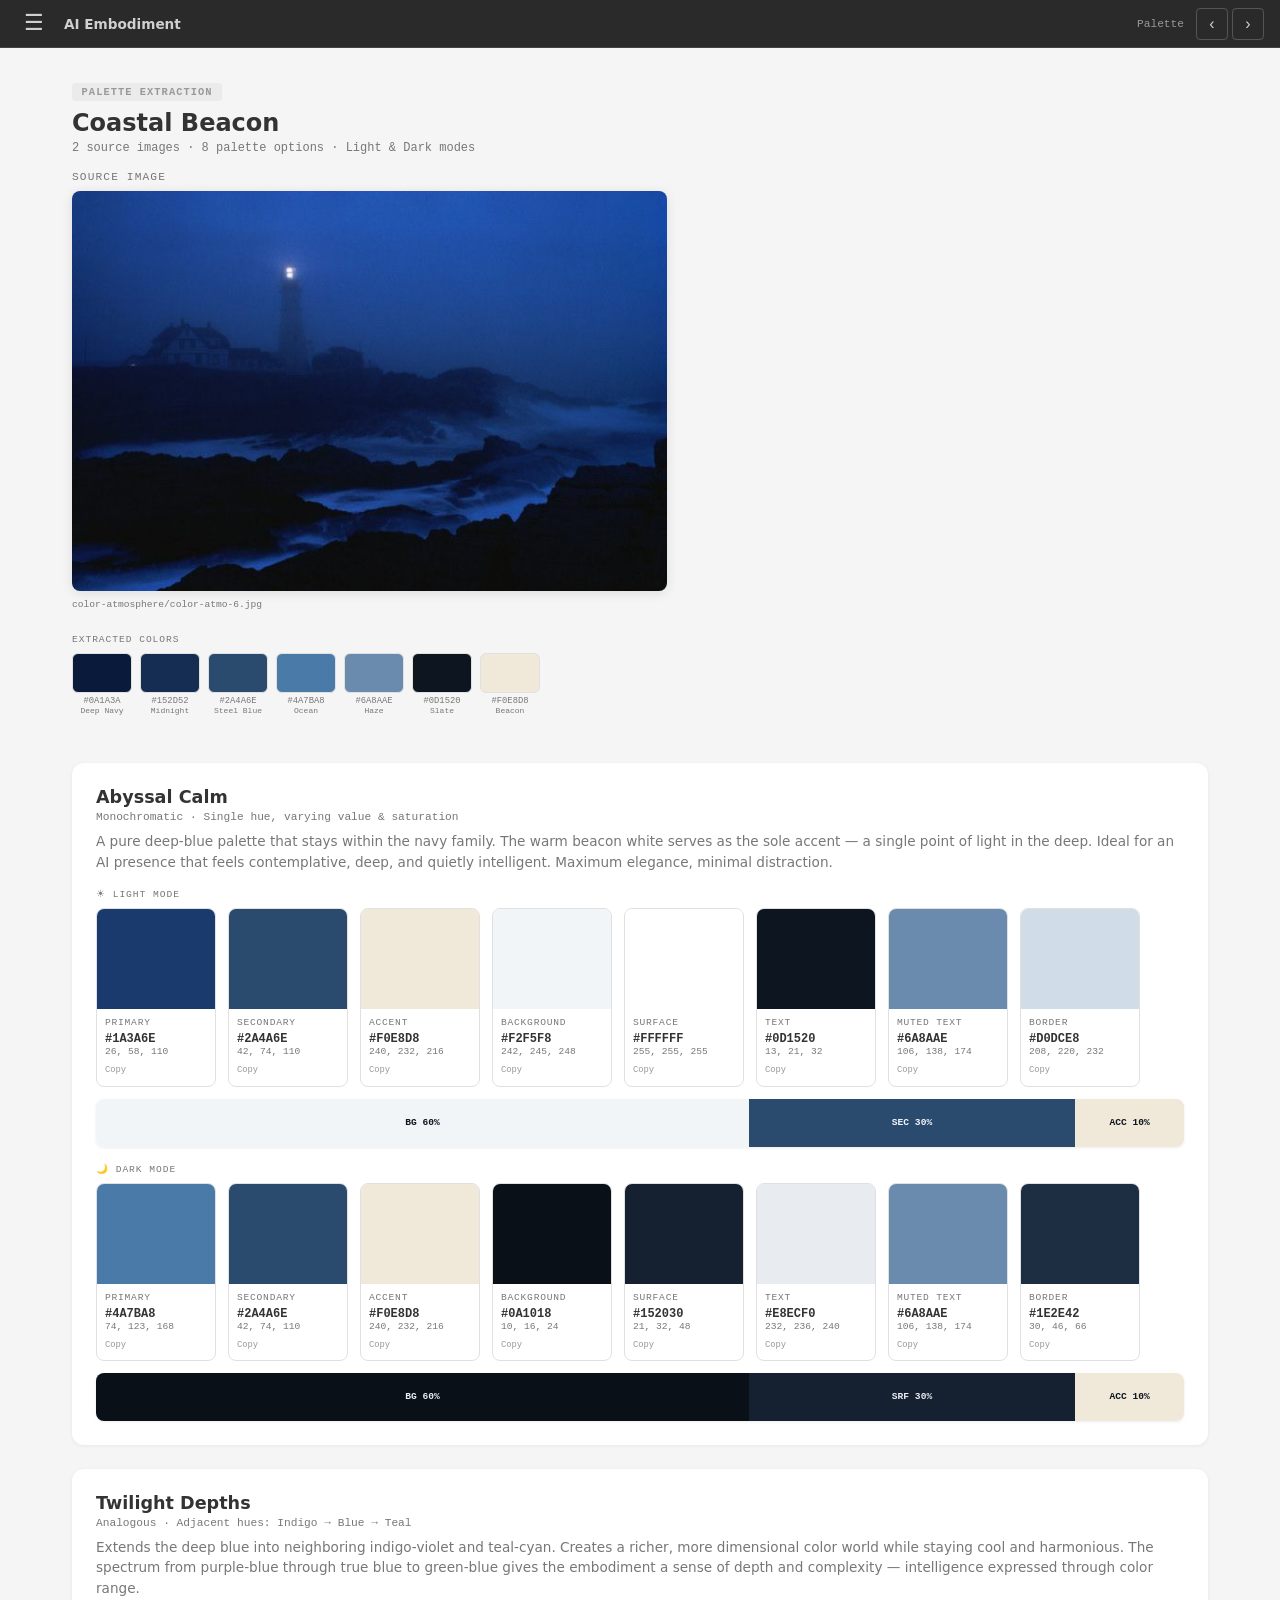
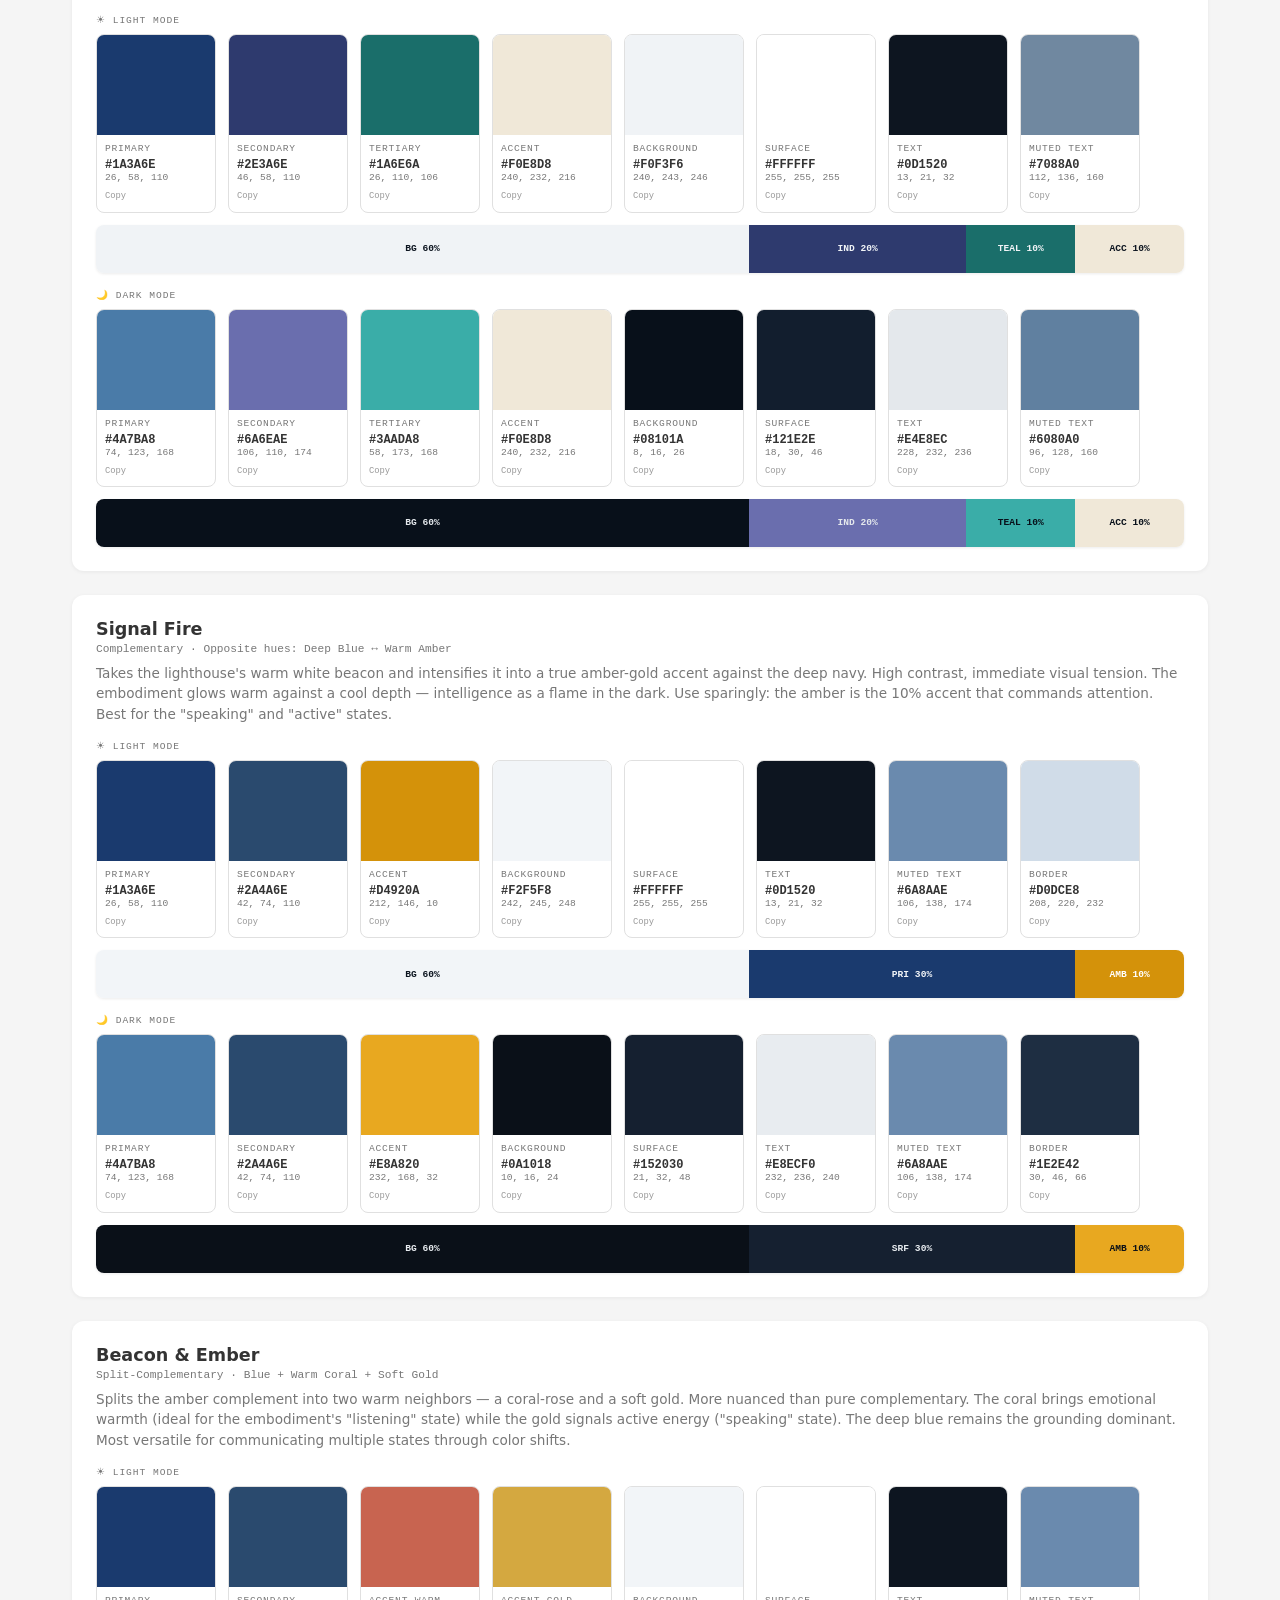
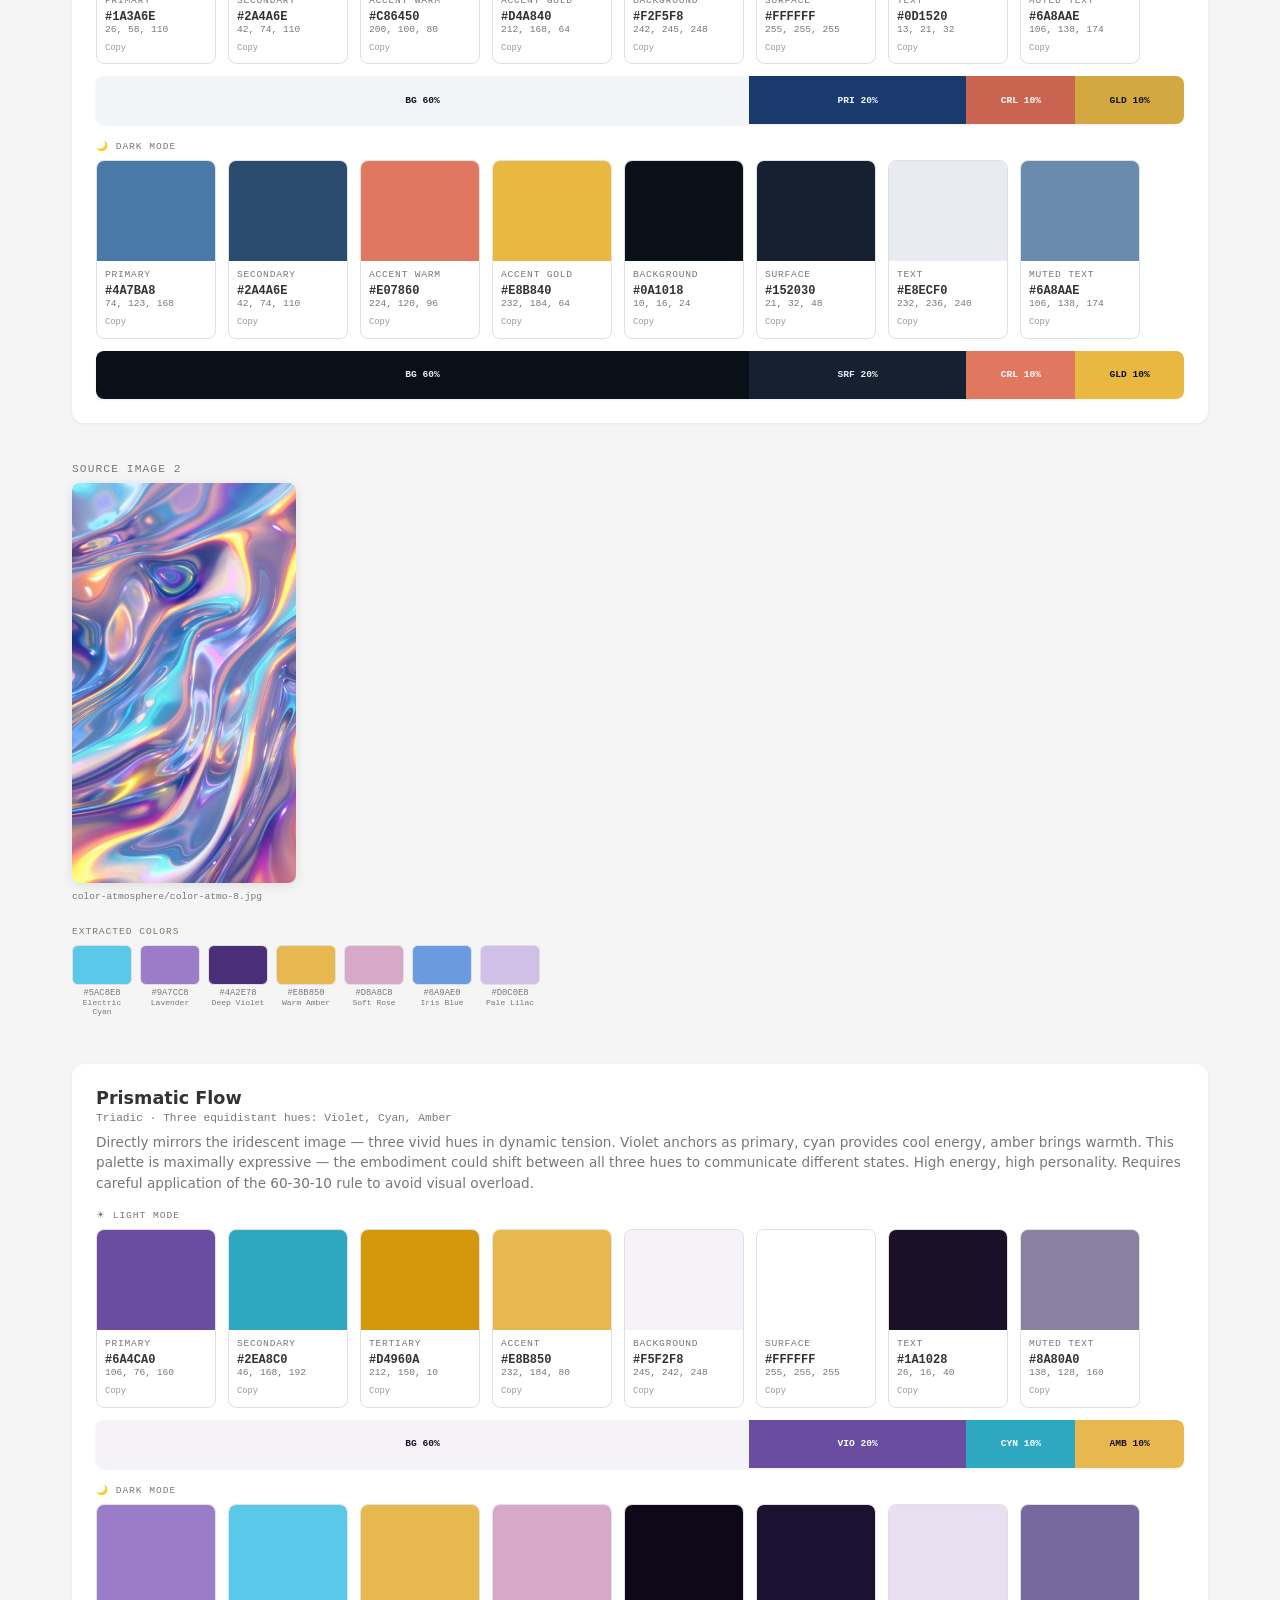
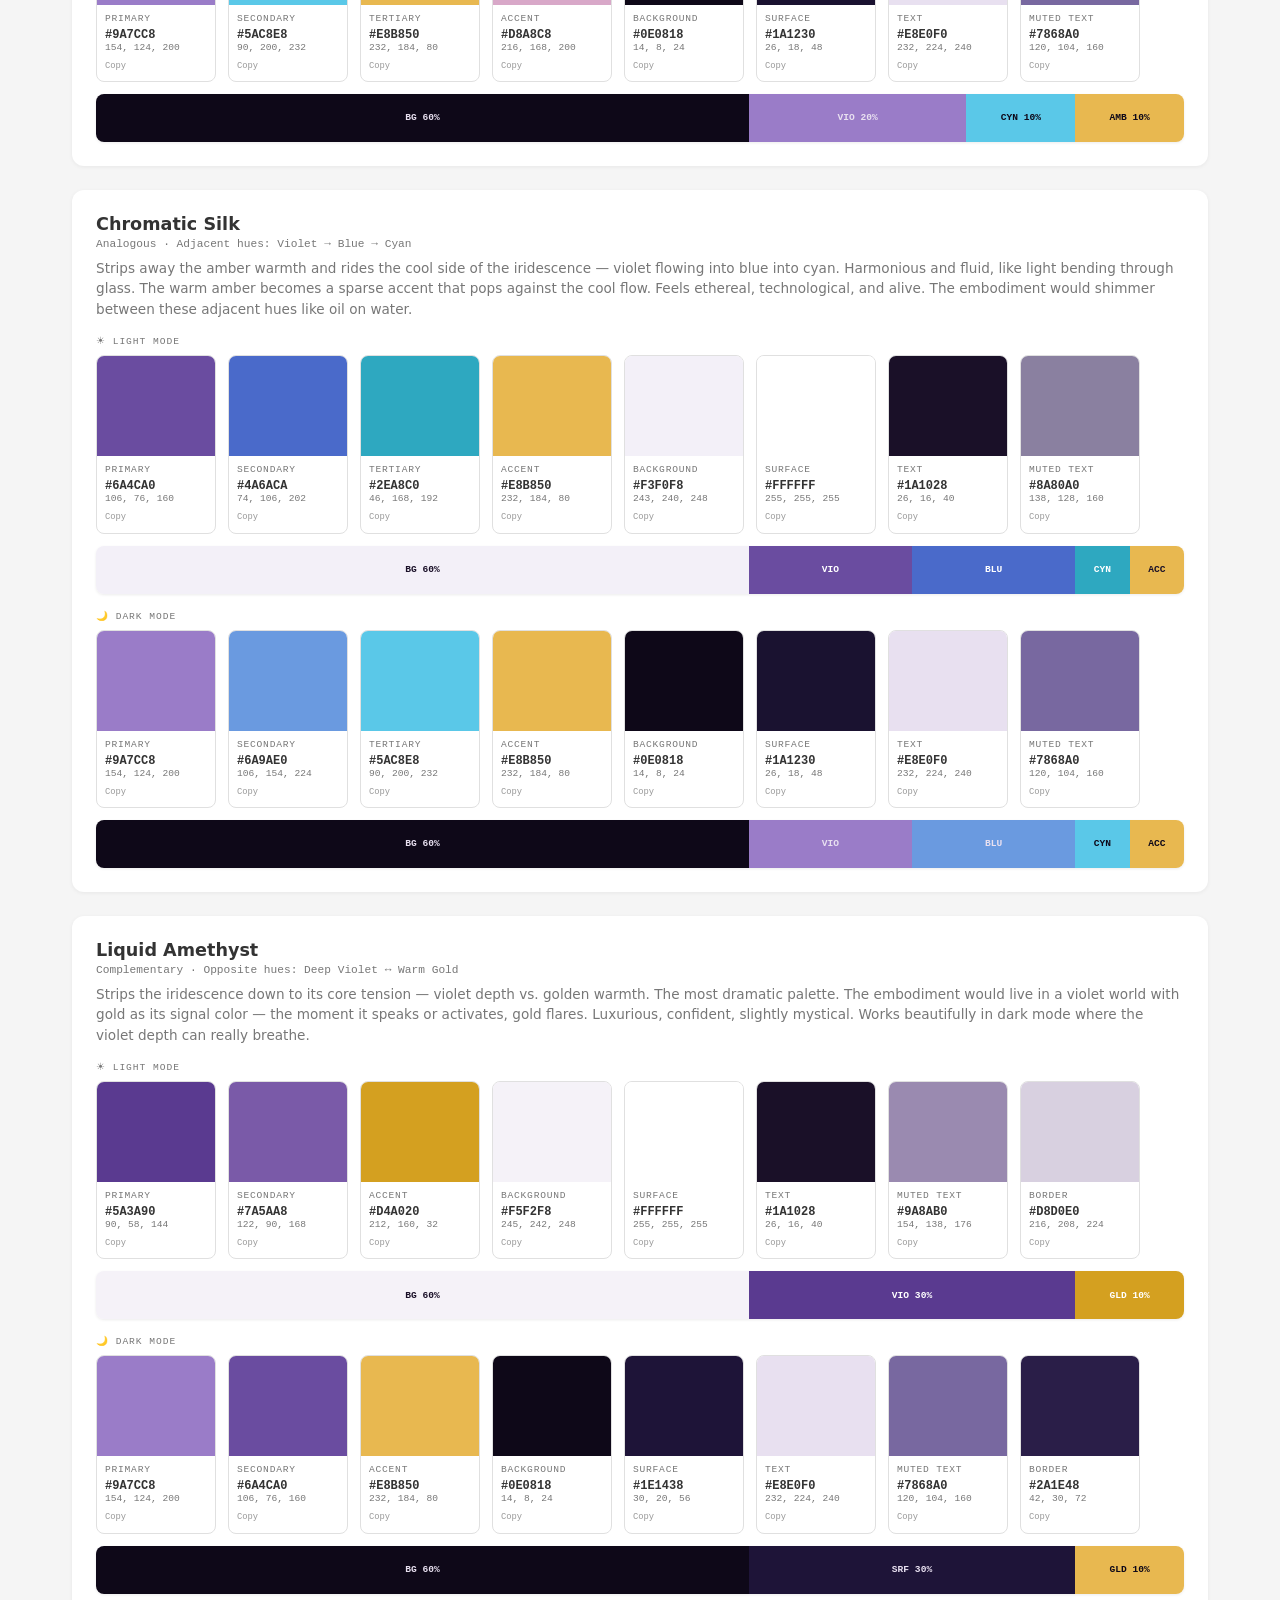
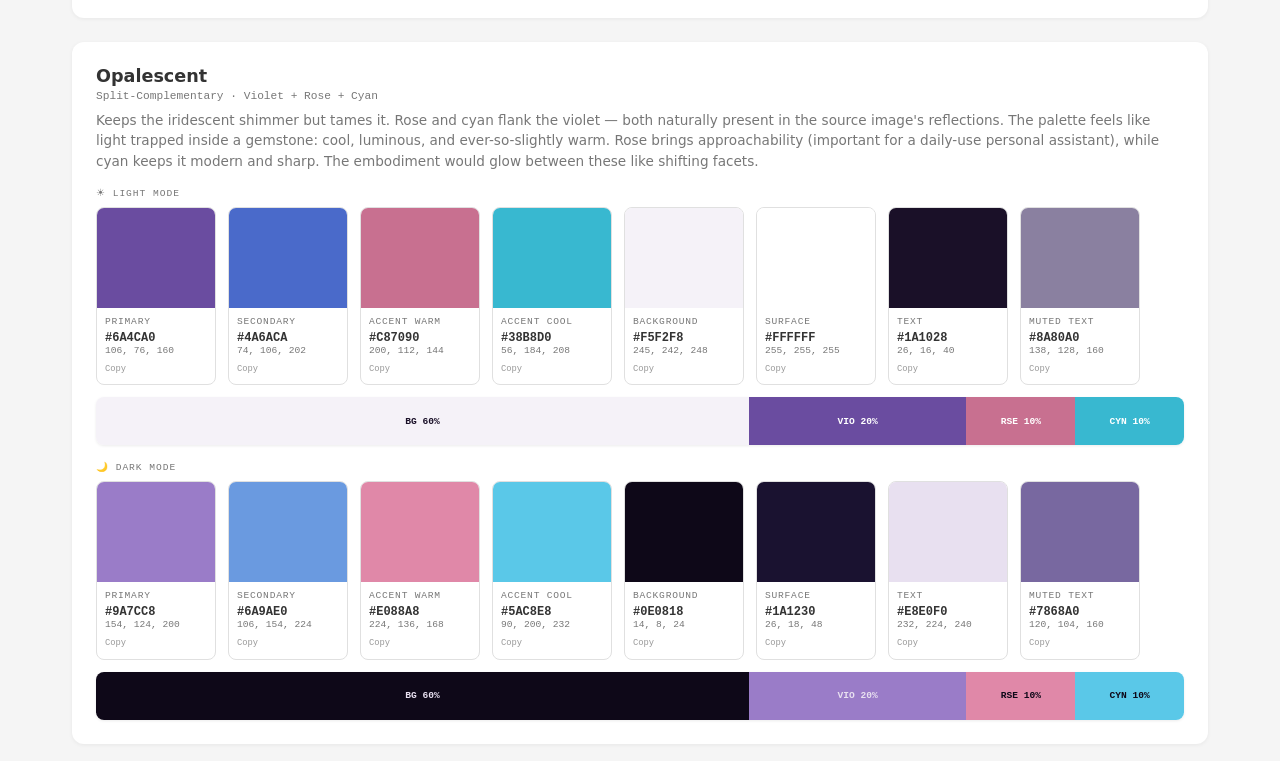
==== .github/palettes/extracted/coastal-beacon/index.html @ 0a4db02e "Initial commit of the test project Co-authored-by: Copilot <copilot@github.com>" ====
<!DOCTYPE html>
<html lang="en">
<head>
    <meta charset="UTF-8">
    <meta name="viewport" content="width=device-width, initial-scale=1.0">
    <title>PALETTE — Coastal Beacon</title>
    <style>
        *, *::before, *::after { box-sizing: border-box; margin: 0; padding: 0; }
        :root {
            --nav-bg: #2a2a2a;
            --nav-text: #d0d0d0;
            --nav-accent: #999999;
            --bg: #f5f5f5;
            --surface: #ffffff;
            --text: #333333;
            --text-muted: #777777;
            --border: #e0e0e0;
            --font: system-ui, -apple-system, 'Segoe UI', sans-serif;
            --mono: 'Cascadia Code', 'Fira Code', Consolas, monospace;
        }
        body { font-family: var(--font); background: var(--bg); color: var(--text); min-height: 100vh; }

        .site-nav { background: var(--nav-bg); color: var(--nav-text); display: flex; align-items: center; padding: 0 1rem; height: 48px; position: sticky; top: 0; z-index: 200; border-bottom: 1px solid #444; }
        .site-nav__hamburger { background: none; border: none; color: var(--nav-text); font-size: 1.4rem; cursor: pointer; padding: 0.25rem 0.5rem; border-radius: 4px; line-height: 1; }
        .site-nav__hamburger:hover { background: rgba(255,255,255,0.1); }
        .site-nav__title { font-size: 0.85rem; font-weight: 600; margin-left: 0.75rem; }
        .site-nav__page { margin-left: auto; font-family: var(--mono); font-size: 0.7rem; color: var(--nav-accent); }
        .site-nav__arrows { display: flex; gap: 0.25rem; margin-left: 0.75rem; }
        .site-nav__arrow { background: none; border: 1px solid rgba(255,255,255,0.2); color: var(--nav-text); width: 32px; height: 32px; border-radius: 4px; cursor: pointer; font-size: 1rem; display: flex; align-items: center; justify-content: center; }
        .site-nav__arrow:hover { background: rgba(255,255,255,0.1); border-color: var(--nav-accent); }
        .site-nav__arrow:disabled { opacity: 0.3; cursor: default; }
        .nav-drawer { display: none; position: fixed; top: 48px; left: 0; bottom: 0; width: 280px; background: var(--nav-bg); z-index: 190; overflow-y: auto; border-right: 1px solid rgba(255,255,255,0.1); padding: 1rem 0; }
        .nav-drawer.open { display: block; }
        .nav-drawer__overlay { display: none; position: fixed; inset: 0; top: 48px; background: rgba(0,0,0,0.4); z-index: 185; }
        .nav-drawer__overlay.open { display: block; }
        .nav-drawer__section { font-family: var(--mono); font-size: 0.6rem; text-transform: uppercase; letter-spacing: 0.12em; color: rgba(255,255,255,0.4); padding: 0.75rem 1.25rem 0.25rem; }
        .nav-drawer__link { display: block; padding: 0.5rem 1.25rem; color: var(--nav-text); text-decoration: none; font-size: 0.8rem; transition: background 0.1s; }
        .nav-drawer__link:hover { background: rgba(255,255,255,0.08); }
        .nav-drawer__link.active { color: var(--nav-accent); background: rgba(255,255,255,0.05); }

        .page-header { max-width: 1200px; margin: 0 auto; padding: 2rem 2rem 1rem; }
        .page-header__badge { font-family: var(--mono); font-size: 0.65rem; font-weight: 700; letter-spacing: 0.1em; text-transform: uppercase; color: var(--nav-accent); background: rgba(150,150,150,0.1); padding: 0.2rem 0.6rem; border-radius: 3px; display: inline-block; margin-bottom: 0.5rem; }
        .page-header__title { font-size: 1.5rem; font-weight: 700; color: var(--text); }
        .page-header__meta { font-family: var(--mono); font-size: 0.75rem; color: var(--text-muted); margin-top: 0.25rem; }

        .extraction-group { max-width: 1200px; margin: 0 auto 3rem; padding: 0 2rem; }
        .extraction-group__source { margin-bottom: 1.5rem; }
        .extraction-group__label { font-family: var(--mono); font-size: 0.7rem; text-transform: uppercase; letter-spacing: 0.1em; color: var(--text-muted); margin-bottom: 0.5rem; }
        .extraction-group__img { max-width: 100%; max-height: 400px; border-radius: 8px; box-shadow: 0 2px 12px rgba(0,0,0,0.1); object-fit: contain; }
        .extraction-group__ref { font-family: var(--mono); font-size: 0.6rem; color: var(--text-muted); margin-top: 0.25rem; }
        .extraction-group__colors { margin-top: 1rem; }
        .extraction-group__colors-label { font-family: var(--mono); font-size: 0.6rem; text-transform: uppercase; letter-spacing: 0.1em; color: var(--text-muted); margin-bottom: 0.5rem; }
        .extracted-colors { display: flex; gap: 0.5rem; flex-wrap: wrap; }
        .extracted-color { width: 60px; text-align: center; }
        .extracted-color__fill { width: 60px; height: 40px; border-radius: 6px; border: 1px solid var(--border); }
        .extracted-color__hex { font-family: var(--mono); font-size: 0.55rem; color: var(--text-muted); margin-top: 0.2rem; }
        .extracted-color__name { font-family: var(--mono); font-size: 0.5rem; color: var(--text-muted); }

        .palette-option { background: var(--surface); border-radius: 12px; padding: 1.5rem; margin-bottom: 1.5rem; box-shadow: 0 1px 4px rgba(0,0,0,0.06); }
        .palette-option__name { font-size: 1.1rem; font-weight: 600; margin-bottom: 0.25rem; }
        .palette-option__harmony { font-family: var(--mono); font-size: 0.7rem; color: var(--text-muted); margin-bottom: 0.5rem; }
        .palette-option__description { font-size: 0.85rem; color: var(--text-muted); margin-bottom: 1rem; line-height: 1.5; }
        .palette-option__mode-label { font-family: var(--mono); font-size: 0.6rem; text-transform: uppercase; letter-spacing: 0.1em; color: var(--text-muted); margin: 1rem 0 0.5rem; }
        .palette-option__chips { display: flex; gap: 0.75rem; flex-wrap: wrap; }

        .color-chip { width: 120px; border-radius: 8px; overflow: hidden; border: 1px solid var(--border); background: var(--surface); }
        .color-chip__fill { width: 100%; height: 100px; }
        .color-chip__info { padding: 0.5rem; }
        .color-chip__role { font-family: var(--mono); font-size: 0.6rem; text-transform: uppercase; letter-spacing: 0.08em; color: var(--text-muted); margin-bottom: 0.25rem; }
        .color-chip__hex { font-family: var(--mono); font-size: 0.75rem; font-weight: 600; color: var(--text); }
        .color-chip__rgb { font-family: var(--mono); font-size: 0.6rem; color: var(--text-muted); }
        .color-chip__copy { font-family: var(--mono); font-size: 0.55rem; color: var(--nav-accent); cursor: pointer; background: none; border: none; padding: 0.15rem 0; margin-top: 0.15rem; }
        .color-chip__copy:hover { text-decoration: underline; }

        .preview-bar { display: flex; border-radius: 8px; overflow: hidden; height: 48px; margin-top: 0.75rem; box-shadow: 0 1px 3px rgba(0,0,0,0.08); }
        .preview-bar__segment { flex: 1; display: flex; align-items: center; justify-content: center; font-family: var(--mono); font-size: 0.6rem; font-weight: 600; }
    </style>
</head>
<body>

    <nav class="site-nav">
        <button class="site-nav__hamburger" id="navToggle" aria-label="Menu">☰</button>
        <span class="site-nav__title" id="projectTitle">AI Embodiment</span>
        <span class="site-nav__page" id="currentPage">Palette</span>
        <div class="site-nav__arrows">
            <button class="site-nav__arrow" id="navPrev" aria-label="Previous page">‹</button>
            <button class="site-nav__arrow" id="navNext" aria-label="Next page">›</button>
        </div>
    </nav>
    <div class="nav-drawer__overlay" id="navOverlay"></div>
    <aside class="nav-drawer" id="navDrawer" role="navigation"></aside>

    <header class="page-header">
        <span class="page-header__badge">Palette Extraction</span>
        <h1 class="page-header__title">Coastal Beacon</h1>
        <p class="page-header__meta">2 source images · 8 palette options · Light & Dark modes</p>
    </header>

    <main id="extractionsContainer">

        <section class="extraction-group">
            <div class="extraction-group__source">
                <div class="extraction-group__label">Source Image</div>
                <img class="extraction-group__img" src="source-1.jpg" alt="Coastal lighthouse in deep blue fog">
                <div class="extraction-group__ref">color-atmosphere/color-atmo-6.jpg</div>
            </div>
            <div class="extraction-group__colors">
                <div class="extraction-group__colors-label">Extracted Colors</div>
                <div class="extracted-colors">
                    <div class="extracted-color"><div class="extracted-color__fill" style="background:#0A1A3A;"></div><div class="extracted-color__hex">#0A1A3A</div><div class="extracted-color__name">Deep Navy</div></div>
                    <div class="extracted-color"><div class="extracted-color__fill" style="background:#152D52;"></div><div class="extracted-color__hex">#152D52</div><div class="extracted-color__name">Midnight</div></div>
                    <div class="extracted-color"><div class="extracted-color__fill" style="background:#2A4A6E;"></div><div class="extracted-color__hex">#2A4A6E</div><div class="extracted-color__name">Steel Blue</div></div>
                    <div class="extracted-color"><div class="extracted-color__fill" style="background:#4A7BA8;"></div><div class="extracted-color__hex">#4A7BA8</div><div class="extracted-color__name">Ocean</div></div>
                    <div class="extracted-color"><div class="extracted-color__fill" style="background:#6A8AAE;"></div><div class="extracted-color__hex">#6A8AAE</div><div class="extracted-color__name">Haze</div></div>
                    <div class="extracted-color"><div class="extracted-color__fill" style="background:#0D1520;"></div><div class="extracted-color__hex">#0D1520</div><div class="extracted-color__name">Slate</div></div>
                    <div class="extracted-color"><div class="extracted-color__fill" style="background:#F0E8D8;"></div><div class="extracted-color__hex">#F0E8D8</div><div class="extracted-color__name">Beacon</div></div>
                </div>
            </div>
        </section>

        <!-- ════════════════════════════════════════════ -->
        <!-- PALETTE 1: Monochromatic                     -->
        <!-- ════════════════════════════════════════════ -->
        <div class="palettes" style="max-width:1200px;margin:0 auto;padding:0 2rem 1rem;">

            <div class="palette-option">
                <div class="palette-option__name">Abyssal Calm</div>
                <div class="palette-option__harmony">Monochromatic · Single hue, varying value & saturation</div>
                <div class="palette-option__description">A pure deep-blue palette that stays within the navy family. The warm beacon white serves as the sole accent — a single point of light in the deep. Ideal for an AI presence that feels contemplative, deep, and quietly intelligent. Maximum elegance, minimal distraction.</div>

                <div class="palette-option__mode-label">☀ Light Mode</div>
                <div class="palette-option__chips">
                    <div class="color-chip"><div class="color-chip__fill" style="background:#1A3A6E;"></div><div class="color-chip__info"><div class="color-chip__role">Primary</div><div class="color-chip__hex">#1A3A6E</div><div class="color-chip__rgb">26, 58, 110</div><button class="color-chip__copy" data-hex="#1A3A6E">Copy</button></div></div>
                    <div class="color-chip"><div class="color-chip__fill" style="background:#2A4A6E;"></div><div class="color-chip__info"><div class="color-chip__role">Secondary</div><div class="color-chip__hex">#2A4A6E</div><div class="color-chip__rgb">42, 74, 110</div><button class="color-chip__copy" data-hex="#2A4A6E">Copy</button></div></div>
                    <div class="color-chip"><div class="color-chip__fill" style="background:#F0E8D8;"></div><div class="color-chip__info"><div class="color-chip__role">Accent</div><div class="color-chip__hex">#F0E8D8</div><div class="color-chip__rgb">240, 232, 216</div><button class="color-chip__copy" data-hex="#F0E8D8">Copy</button></div></div>
                    <div class="color-chip"><div class="color-chip__fill" style="background:#F2F5F8;"></div><div class="color-chip__info"><div class="color-chip__role">Background</div><div class="color-chip__hex">#F2F5F8</div><div class="color-chip__rgb">242, 245, 248</div><button class="color-chip__copy" data-hex="#F2F5F8">Copy</button></div></div>
                    <div class="color-chip"><div class="color-chip__fill" style="background:#FFFFFF;"></div><div class="color-chip__info"><div class="color-chip__role">Surface</div><div class="color-chip__hex">#FFFFFF</div><div class="color-chip__rgb">255, 255, 255</div><button class="color-chip__copy" data-hex="#FFFFFF">Copy</button></div></div>
                    <div class="color-chip"><div class="color-chip__fill" style="background:#0D1520;"></div><div class="color-chip__info"><div class="color-chip__role">Text</div><div class="color-chip__hex">#0D1520</div><div class="color-chip__rgb">13, 21, 32</div><button class="color-chip__copy" data-hex="#0D1520">Copy</button></div></div>
                    <div class="color-chip"><div class="color-chip__fill" style="background:#6A8AAE;"></div><div class="color-chip__info"><div class="color-chip__role">Muted Text</div><div class="color-chip__hex">#6A8AAE</div><div class="color-chip__rgb">106, 138, 174</div><button class="color-chip__copy" data-hex="#6A8AAE">Copy</button></div></div>
                    <div class="color-chip"><div class="color-chip__fill" style="background:#D0DCE8;"></div><div class="color-chip__info"><div class="color-chip__role">Border</div><div class="color-chip__hex">#D0DCE8</div><div class="color-chip__rgb">208, 220, 232</div><button class="color-chip__copy" data-hex="#D0DCE8">Copy</button></div></div>
                </div>
                <div class="preview-bar">
                    <div class="preview-bar__segment" style="background:#F2F5F8;flex:6;color:#0D1520;">BG 60%</div>
                    <div class="preview-bar__segment" style="background:#2A4A6E;flex:3;color:#F2F5F8;">SEC 30%</div>
                    <div class="preview-bar__segment" style="background:#F0E8D8;flex:1;color:#0D1520;">ACC 10%</div>
                </div>

                <div class="palette-option__mode-label">🌙 Dark Mode</div>
                <div class="palette-option__chips">
                    <div class="color-chip"><div class="color-chip__fill" style="background:#4A7BA8;"></div><div class="color-chip__info"><div class="color-chip__role">Primary</div><div class="color-chip__hex">#4A7BA8</div><div class="color-chip__rgb">74, 123, 168</div><button class="color-chip__copy" data-hex="#4A7BA8">Copy</button></div></div>
                    <div class="color-chip"><div class="color-chip__fill" style="background:#2A4A6E;"></div><div class="color-chip__info"><div class="color-chip__role">Secondary</div><div class="color-chip__hex">#2A4A6E</div><div class="color-chip__rgb">42, 74, 110</div><button class="color-chip__copy" data-hex="#2A4A6E">Copy</button></div></div>
                    <div class="color-chip"><div class="color-chip__fill" style="background:#F0E8D8;"></div><div class="color-chip__info"><div class="color-chip__role">Accent</div><div class="color-chip__hex">#F0E8D8</div><div class="color-chip__rgb">240, 232, 216</div><button class="color-chip__copy" data-hex="#F0E8D8">Copy</button></div></div>
                    <div class="color-chip"><div class="color-chip__fill" style="background:#0A1018;"></div><div class="color-chip__info"><div class="color-chip__role">Background</div><div class="color-chip__hex">#0A1018</div><div class="color-chip__rgb">10, 16, 24</div><button class="color-chip__copy" data-hex="#0A1018">Copy</button></div></div>
                    <div class="color-chip"><div class="color-chip__fill" style="background:#152030;"></div><div class="color-chip__info"><div class="color-chip__role">Surface</div><div class="color-chip__hex">#152030</div><div class="color-chip__rgb">21, 32, 48</div><button class="color-chip__copy" data-hex="#152030">Copy</button></div></div>
                    <div class="color-chip"><div class="color-chip__fill" style="background:#E8ECF0;"></div><div class="color-chip__info"><div class="color-chip__role">Text</div><div class="color-chip__hex">#E8ECF0</div><div class="color-chip__rgb">232, 236, 240</div><button class="color-chip__copy" data-hex="#E8ECF0">Copy</button></div></div>
                    <div class="color-chip"><div class="color-chip__fill" style="background:#6A8AAE;"></div><div class="color-chip__info"><div class="color-chip__role">Muted Text</div><div class="color-chip__hex">#6A8AAE</div><div class="color-chip__rgb">106, 138, 174</div><button class="color-chip__copy" data-hex="#6A8AAE">Copy</button></div></div>
                    <div class="color-chip"><div class="color-chip__fill" style="background:#1E2E42;"></div><div class="color-chip__info"><div class="color-chip__role">Border</div><div class="color-chip__hex">#1E2E42</div><div class="color-chip__rgb">30, 46, 66</div><button class="color-chip__copy" data-hex="#1E2E42">Copy</button></div></div>
                </div>
                <div class="preview-bar">
                    <div class="preview-bar__segment" style="background:#0A1018;flex:6;color:#E8ECF0;">BG 60%</div>
                    <div class="preview-bar__segment" style="background:#152030;flex:3;color:#E8ECF0;">SRF 30%</div>
                    <div class="preview-bar__segment" style="background:#F0E8D8;flex:1;color:#0D1520;">ACC 10%</div>
                </div>
            </div>

            <!-- ════════════════════════════════════════════ -->
            <!-- PALETTE 2: Analogous                         -->
            <!-- ════════════════════════════════════════════ -->
            <div class="palette-option">
                <div class="palette-option__name">Twilight Depths</div>
                <div class="palette-option__harmony">Analogous · Adjacent hues: Indigo → Blue → Teal</div>
                <div class="palette-option__description">Extends the deep blue into neighboring indigo-violet and teal-cyan. Creates a richer, more dimensional color world while staying cool and harmonious. The spectrum from purple-blue through true blue to green-blue gives the embodiment a sense of depth and complexity — intelligence expressed through color range.</div>

                <div class="palette-option__mode-label">☀ Light Mode</div>
                <div class="palette-option__chips">
                    <div class="color-chip"><div class="color-chip__fill" style="background:#1A3A6E;"></div><div class="color-chip__info"><div class="color-chip__role">Primary</div><div class="color-chip__hex">#1A3A6E</div><div class="color-chip__rgb">26, 58, 110</div><button class="color-chip__copy" data-hex="#1A3A6E">Copy</button></div></div>
                    <div class="color-chip"><div class="color-chip__fill" style="background:#2E3A6E;"></div><div class="color-chip__info"><div class="color-chip__role">Secondary</div><div class="color-chip__hex">#2E3A6E</div><div class="color-chip__rgb">46, 58, 110</div><button class="color-chip__copy" data-hex="#2E3A6E">Copy</button></div></div>
                    <div class="color-chip"><div class="color-chip__fill" style="background:#1A6E6A;"></div><div class="color-chip__info"><div class="color-chip__role">Tertiary</div><div class="color-chip__hex">#1A6E6A</div><div class="color-chip__rgb">26, 110, 106</div><button class="color-chip__copy" data-hex="#1A6E6A">Copy</button></div></div>
                    <div class="color-chip"><div class="color-chip__fill" style="background:#F0E8D8;"></div><div class="color-chip__info"><div class="color-chip__role">Accent</div><div class="color-chip__hex">#F0E8D8</div><div class="color-chip__rgb">240, 232, 216</div><button class="color-chip__copy" data-hex="#F0E8D8">Copy</button></div></div>
                    <div class="color-chip"><div class="color-chip__fill" style="background:#F0F3F6;"></div><div class="color-chip__info"><div class="color-chip__role">Background</div><div class="color-chip__hex">#F0F3F6</div><div class="color-chip__rgb">240, 243, 246</div><button class="color-chip__copy" data-hex="#F0F3F6">Copy</button></div></div>
                    <div class="color-chip"><div class="color-chip__fill" style="background:#FFFFFF;"></div><div class="color-chip__info"><div class="color-chip__role">Surface</div><div class="color-chip__hex">#FFFFFF</div><div class="color-chip__rgb">255, 255, 255</div><button class="color-chip__copy" data-hex="#FFFFFF">Copy</button></div></div>
                    <div class="color-chip"><div class="color-chip__fill" style="background:#0D1520;"></div><div class="color-chip__info"><div class="color-chip__role">Text</div><div class="color-chip__hex">#0D1520</div><div class="color-chip__rgb">13, 21, 32</div><button class="color-chip__copy" data-hex="#0D1520">Copy</button></div></div>
                    <div class="color-chip"><div class="color-chip__fill" style="background:#7088A0;"></div><div class="color-chip__info"><div class="color-chip__role">Muted Text</div><div class="color-chip__hex">#7088A0</div><div class="color-chip__rgb">112, 136, 160</div><button class="color-chip__copy" data-hex="#7088A0">Copy</button></div></div>
                </div>
                <div class="preview-bar">
                    <div class="preview-bar__segment" style="background:#F0F3F6;flex:6;color:#0D1520;">BG 60%</div>
                    <div class="preview-bar__segment" style="background:#2E3A6E;flex:2;color:#F0F3F6;">IND 20%</div>
                    <div class="preview-bar__segment" style="background:#1A6E6A;flex:1;color:#F0F3F6;">TEAL 10%</div>
                    <div class="preview-bar__segment" style="background:#F0E8D8;flex:1;color:#0D1520;">ACC 10%</div>
                </div>

                <div class="palette-option__mode-label">🌙 Dark Mode</div>
                <div class="palette-option__chips">
                    <div class="color-chip"><div class="color-chip__fill" style="background:#4A7BA8;"></div><div class="color-chip__info"><div class="color-chip__role">Primary</div><div class="color-chip__hex">#4A7BA8</div><div class="color-chip__rgb">74, 123, 168</div><button class="color-chip__copy" data-hex="#4A7BA8">Copy</button></div></div>
                    <div class="color-chip"><div class="color-chip__fill" style="background:#6A6EAE;"></div><div class="color-chip__info"><div class="color-chip__role">Secondary</div><div class="color-chip__hex">#6A6EAE</div><div class="color-chip__rgb">106, 110, 174</div><button class="color-chip__copy" data-hex="#6A6EAE">Copy</button></div></div>
                    <div class="color-chip"><div class="color-chip__fill" style="background:#3AADA8;"></div><div class="color-chip__info"><div class="color-chip__role">Tertiary</div><div class="color-chip__hex">#3AADA8</div><div class="color-chip__rgb">58, 173, 168</div><button class="color-chip__copy" data-hex="#3AADA8">Copy</button></div></div>
                    <div class="color-chip"><div class="color-chip__fill" style="background:#F0E8D8;"></div><div class="color-chip__info"><div class="color-chip__role">Accent</div><div class="color-chip__hex">#F0E8D8</div><div class="color-chip__rgb">240, 232, 216</div><button class="color-chip__copy" data-hex="#F0E8D8">Copy</button></div></div>
                    <div class="color-chip"><div class="color-chip__fill" style="background:#08101A;"></div><div class="color-chip__info"><div class="color-chip__role">Background</div><div class="color-chip__hex">#08101A</div><div class="color-chip__rgb">8, 16, 26</div><button class="color-chip__copy" data-hex="#08101A">Copy</button></div></div>
                    <div class="color-chip"><div class="color-chip__fill" style="background:#121E2E;"></div><div class="color-chip__info"><div class="color-chip__role">Surface</div><div class="color-chip__hex">#121E2E</div><div class="color-chip__rgb">18, 30, 46</div><button class="color-chip__copy" data-hex="#121E2E">Copy</button></div></div>
                    <div class="color-chip"><div class="color-chip__fill" style="background:#E4E8EC;"></div><div class="color-chip__info"><div class="color-chip__role">Text</div><div class="color-chip__hex">#E4E8EC</div><div class="color-chip__rgb">228, 232, 236</div><button class="color-chip__copy" data-hex="#E4E8EC">Copy</button></div></div>
                    <div class="color-chip"><div class="color-chip__fill" style="background:#6080A0;"></div><div class="color-chip__info"><div class="color-chip__role">Muted Text</div><div class="color-chip__hex">#6080A0</div><div class="color-chip__rgb">96, 128, 160</div><button class="color-chip__copy" data-hex="#6080A0">Copy</button></div></div>
                </div>
                <div class="preview-bar">
                    <div class="preview-bar__segment" style="background:#08101A;flex:6;color:#E4E8EC;">BG 60%</div>
                    <div class="preview-bar__segment" style="background:#6A6EAE;flex:2;color:#E4E8EC;">IND 20%</div>
                    <div class="preview-bar__segment" style="background:#3AADA8;flex:1;color:#08101A;">TEAL 10%</div>
                    <div class="preview-bar__segment" style="background:#F0E8D8;flex:1;color:#08101A;">ACC 10%</div>
                </div>
            </div>

            <!-- ════════════════════════════════════════════ -->
            <!-- PALETTE 3: Complementary                     -->
            <!-- ════════════════════════════════════════════ -->
            <div class="palette-option">
                <div class="palette-option__name">Signal Fire</div>
                <div class="palette-option__harmony">Complementary · Opposite hues: Deep Blue ↔ Warm Amber</div>
                <div class="palette-option__description">Takes the lighthouse's warm white beacon and intensifies it into a true amber-gold accent against the deep navy. High contrast, immediate visual tension. The embodiment glows warm against a cool depth — intelligence as a flame in the dark. Use sparingly: the amber is the 10% accent that commands attention. Best for the "speaking" and "active" states.</div>

                <div class="palette-option__mode-label">☀ Light Mode</div>
                <div class="palette-option__chips">
                    <div class="color-chip"><div class="color-chip__fill" style="background:#1A3A6E;"></div><div class="color-chip__info"><div class="color-chip__role">Primary</div><div class="color-chip__hex">#1A3A6E</div><div class="color-chip__rgb">26, 58, 110</div><button class="color-chip__copy" data-hex="#1A3A6E">Copy</button></div></div>
                    <div class="color-chip"><div class="color-chip__fill" style="background:#2A4A6E;"></div><div class="color-chip__info"><div class="color-chip__role">Secondary</div><div class="color-chip__hex">#2A4A6E</div><div class="color-chip__rgb">42, 74, 110</div><button class="color-chip__copy" data-hex="#2A4A6E">Copy</button></div></div>
                    <div class="color-chip"><div class="color-chip__fill" style="background:#D4920A;"></div><div class="color-chip__info"><div class="color-chip__role">Accent</div><div class="color-chip__hex">#D4920A</div><div class="color-chip__rgb">212, 146, 10</div><button class="color-chip__copy" data-hex="#D4920A">Copy</button></div></div>
                    <div class="color-chip"><div class="color-chip__fill" style="background:#F2F5F8;"></div><div class="color-chip__info"><div class="color-chip__role">Background</div><div class="color-chip__hex">#F2F5F8</div><div class="color-chip__rgb">242, 245, 248</div><button class="color-chip__copy" data-hex="#F2F5F8">Copy</button></div></div>
                    <div class="color-chip"><div class="color-chip__fill" style="background:#FFFFFF;"></div><div class="color-chip__info"><div class="color-chip__role">Surface</div><div class="color-chip__hex">#FFFFFF</div><div class="color-chip__rgb">255, 255, 255</div><button class="color-chip__copy" data-hex="#FFFFFF">Copy</button></div></div>
                    <div class="color-chip"><div class="color-chip__fill" style="background:#0D1520;"></div><div class="color-chip__info"><div class="color-chip__role">Text</div><div class="color-chip__hex">#0D1520</div><div class="color-chip__rgb">13, 21, 32</div><button class="color-chip__copy" data-hex="#0D1520">Copy</button></div></div>
                    <div class="color-chip"><div class="color-chip__fill" style="background:#6A8AAE;"></div><div class="color-chip__info"><div class="color-chip__role">Muted Text</div><div class="color-chip__hex">#6A8AAE</div><div class="color-chip__rgb">106, 138, 174</div><button class="color-chip__copy" data-hex="#6A8AAE">Copy</button></div></div>
                    <div class="color-chip"><div class="color-chip__fill" style="background:#D0DCE8;"></div><div class="color-chip__info"><div class="color-chip__role">Border</div><div class="color-chip__hex">#D0DCE8</div><div class="color-chip__rgb">208, 220, 232</div><button class="color-chip__copy" data-hex="#D0DCE8">Copy</button></div></div>
                </div>
                <div class="preview-bar">
                    <div class="preview-bar__segment" style="background:#F2F5F8;flex:6;color:#0D1520;">BG 60%</div>
                    <div class="preview-bar__segment" style="background:#1A3A6E;flex:3;color:#F2F5F8;">PRI 30%</div>
                    <div class="preview-bar__segment" style="background:#D4920A;flex:1;color:#FFFFFF;">AMB 10%</div>
                </div>

                <div class="palette-option__mode-label">🌙 Dark Mode</div>
                <div class="palette-option__chips">
                    <div class="color-chip"><div class="color-chip__fill" style="background:#4A7BA8;"></div><div class="color-chip__info"><div class="color-chip__role">Primary</div><div class="color-chip__hex">#4A7BA8</div><div class="color-chip__rgb">74, 123, 168</div><button class="color-chip__copy" data-hex="#4A7BA8">Copy</button></div></div>
                    <div class="color-chip"><div class="color-chip__fill" style="background:#2A4A6E;"></div><div class="color-chip__info"><div class="color-chip__role">Secondary</div><div class="color-chip__hex">#2A4A6E</div><div class="color-chip__rgb">42, 74, 110</div><button class="color-chip__copy" data-hex="#2A4A6E">Copy</button></div></div>
                    <div class="color-chip"><div class="color-chip__fill" style="background:#E8A820;"></div><div class="color-chip__info"><div class="color-chip__role">Accent</div><div class="color-chip__hex">#E8A820</div><div class="color-chip__rgb">232, 168, 32</div><button class="color-chip__copy" data-hex="#E8A820">Copy</button></div></div>
                    <div class="color-chip"><div class="color-chip__fill" style="background:#0A1018;"></div><div class="color-chip__info"><div class="color-chip__role">Background</div><div class="color-chip__hex">#0A1018</div><div class="color-chip__rgb">10, 16, 24</div><button class="color-chip__copy" data-hex="#0A1018">Copy</button></div></div>
                    <div class="color-chip"><div class="color-chip__fill" style="background:#152030;"></div><div class="color-chip__info"><div class="color-chip__role">Surface</div><div class="color-chip__hex">#152030</div><div class="color-chip__rgb">21, 32, 48</div><button class="color-chip__copy" data-hex="#152030">Copy</button></div></div>
                    <div class="color-chip"><div class="color-chip__fill" style="background:#E8ECF0;"></div><div class="color-chip__info"><div class="color-chip__role">Text</div><div class="color-chip__hex">#E8ECF0</div><div class="color-chip__rgb">232, 236, 240</div><button class="color-chip__copy" data-hex="#E8ECF0">Copy</button></div></div>
                    <div class="color-chip"><div class="color-chip__fill" style="background:#6A8AAE;"></div><div class="color-chip__info"><div class="color-chip__role">Muted Text</div><div class="color-chip__hex">#6A8AAE</div><div class="color-chip__rgb">106, 138, 174</div><button class="color-chip__copy" data-hex="#6A8AAE">Copy</button></div></div>
                    <div class="color-chip"><div class="color-chip__fill" style="background:#1E2E42;"></div><div class="color-chip__info"><div class="color-chip__role">Border</div><div class="color-chip__hex">#1E2E42</div><div class="color-chip__rgb">30, 46, 66</div><button class="color-chip__copy" data-hex="#1E2E42">Copy</button></div></div>
                </div>
                <div class="preview-bar">
                    <div class="preview-bar__segment" style="background:#0A1018;flex:6;color:#E8ECF0;">BG 60%</div>
                    <div class="preview-bar__segment" style="background:#152030;flex:3;color:#E8ECF0;">SRF 30%</div>
                    <div class="preview-bar__segment" style="background:#E8A820;flex:1;color:#0A1018;">AMB 10%</div>
                </div>
            </div>

            <!-- ════════════════════════════════════════════ -->
            <!-- PALETTE 4: Split-Complementary               -->
            <!-- ════════════════════════════════════════════ -->
            <div class="palette-option">
                <div class="palette-option__name">Beacon & Ember</div>
                <div class="palette-option__harmony">Split-Complementary · Blue + Warm Coral + Soft Gold</div>
                <div class="palette-option__description">Splits the amber complement into two warm neighbors — a coral-rose and a soft gold. More nuanced than pure complementary. The coral brings emotional warmth (ideal for the embodiment's "listening" state) while the gold signals active energy ("speaking" state). The deep blue remains the grounding dominant. Most versatile for communicating multiple states through color shifts.</div>

                <div class="palette-option__mode-label">☀ Light Mode</div>
                <div class="palette-option__chips">
                    <div class="color-chip"><div class="color-chip__fill" style="background:#1A3A6E;"></div><div class="color-chip__info"><div class="color-chip__role">Primary</div><div class="color-chip__hex">#1A3A6E</div><div class="color-chip__rgb">26, 58, 110</div><button class="color-chip__copy" data-hex="#1A3A6E">Copy</button></div></div>
                    <div class="color-chip"><div class="color-chip__fill" style="background:#2A4A6E;"></div><div class="color-chip__info"><div class="color-chip__role">Secondary</div><div class="color-chip__hex">#2A4A6E</div><div class="color-chip__rgb">42, 74, 110</div><button class="color-chip__copy" data-hex="#2A4A6E">Copy</button></div></div>
                    <div class="color-chip"><div class="color-chip__fill" style="background:#C86450;"></div><div class="color-chip__info"><div class="color-chip__role">Accent Warm</div><div class="color-chip__hex">#C86450</div><div class="color-chip__rgb">200, 100, 80</div><button class="color-chip__copy" data-hex="#C86450">Copy</button></div></div>
                    <div class="color-chip"><div class="color-chip__fill" style="background:#D4A840;"></div><div class="color-chip__info"><div class="color-chip__role">Accent Gold</div><div class="color-chip__hex">#D4A840</div><div class="color-chip__rgb">212, 168, 64</div><button class="color-chip__copy" data-hex="#D4A840">Copy</button></div></div>
                    <div class="color-chip"><div class="color-chip__fill" style="background:#F2F5F8;"></div><div class="color-chip__info"><div class="color-chip__role">Background</div><div class="color-chip__hex">#F2F5F8</div><div class="color-chip__rgb">242, 245, 248</div><button class="color-chip__copy" data-hex="#F2F5F8">Copy</button></div></div>
                    <div class="color-chip"><div class="color-chip__fill" style="background:#FFFFFF;"></div><div class="color-chip__info"><div class="color-chip__role">Surface</div><div class="color-chip__hex">#FFFFFF</div><div class="color-chip__rgb">255, 255, 255</div><button class="color-chip__copy" data-hex="#FFFFFF">Copy</button></div></div>
                    <div class="color-chip"><div class="color-chip__fill" style="background:#0D1520;"></div><div class="color-chip__info"><div class="color-chip__role">Text</div><div class="color-chip__hex">#0D1520</div><div class="color-chip__rgb">13, 21, 32</div><button class="color-chip__copy" data-hex="#0D1520">Copy</button></div></div>
                    <div class="color-chip"><div class="color-chip__fill" style="background:#6A8AAE;"></div><div class="color-chip__info"><div class="color-chip__role">Muted Text</div><div class="color-chip__hex">#6A8AAE</div><div class="color-chip__rgb">106, 138, 174</div><button class="color-chip__copy" data-hex="#6A8AAE">Copy</button></div></div>
                </div>
                <div class="preview-bar">
                    <div class="preview-bar__segment" style="background:#F2F5F8;flex:6;color:#0D1520;">BG 60%</div>
                    <div class="preview-bar__segment" style="background:#1A3A6E;flex:2;color:#F2F5F8;">PRI 20%</div>
                    <div class="preview-bar__segment" style="background:#C86450;flex:1;color:#FFFFFF;">CRL 10%</div>
                    <div class="preview-bar__segment" style="background:#D4A840;flex:1;color:#0D1520;">GLD 10%</div>
                </div>

                <div class="palette-option__mode-label">🌙 Dark Mode</div>
                <div class="palette-option__chips">
                    <div class="color-chip"><div class="color-chip__fill" style="background:#4A7BA8;"></div><div class="color-chip__info"><div class="color-chip__role">Primary</div><div class="color-chip__hex">#4A7BA8</div><div class="color-chip__rgb">74, 123, 168</div><button class="color-chip__copy" data-hex="#4A7BA8">Copy</button></div></div>
                    <div class="color-chip"><div class="color-chip__fill" style="background:#2A4A6E;"></div><div class="color-chip__info"><div class="color-chip__role">Secondary</div><div class="color-chip__hex">#2A4A6E</div><div class="color-chip__rgb">42, 74, 110</div><button class="color-chip__copy" data-hex="#2A4A6E">Copy</button></div></div>
                    <div class="color-chip"><div class="color-chip__fill" style="background:#E07860;"></div><div class="color-chip__info"><div class="color-chip__role">Accent Warm</div><div class="color-chip__hex">#E07860</div><div class="color-chip__rgb">224, 120, 96</div><button class="color-chip__copy" data-hex="#E07860">Copy</button></div></div>
                    <div class="color-chip"><div class="color-chip__fill" style="background:#E8B840;"></div><div class="color-chip__info"><div class="color-chip__role">Accent Gold</div><div class="color-chip__hex">#E8B840</div><div class="color-chip__rgb">232, 184, 64</div><button class="color-chip__copy" data-hex="#E8B840">Copy</button></div></div>
                    <div class="color-chip"><div class="color-chip__fill" style="background:#0A1018;"></div><div class="color-chip__info"><div class="color-chip__role">Background</div><div class="color-chip__hex">#0A1018</div><div class="color-chip__rgb">10, 16, 24</div><button class="color-chip__copy" data-hex="#0A1018">Copy</button></div></div>
                    <div class="color-chip"><div class="color-chip__fill" style="background:#152030;"></div><div class="color-chip__info"><div class="color-chip__role">Surface</div><div class="color-chip__hex">#152030</div><div class="color-chip__rgb">21, 32, 48</div><button class="color-chip__copy" data-hex="#152030">Copy</button></div></div>
                    <div class="color-chip"><div class="color-chip__fill" style="background:#E8ECF0;"></div><div class="color-chip__info"><div class="color-chip__role">Text</div><div class="color-chip__hex">#E8ECF0</div><div class="color-chip__rgb">232, 236, 240</div><button class="color-chip__copy" data-hex="#E8ECF0">Copy</button></div></div>
                    <div class="color-chip"><div class="color-chip__fill" style="background:#6A8AAE;"></div><div class="color-chip__info"><div class="color-chip__role">Muted Text</div><div class="color-chip__hex">#6A8AAE</div><div class="color-chip__rgb">106, 138, 174</div><button class="color-chip__copy" data-hex="#6A8AAE">Copy</button></div></div>
                </div>
                <div class="preview-bar">
                    <div class="preview-bar__segment" style="background:#0A1018;flex:6;color:#E8ECF0;">BG 60%</div>
                    <div class="preview-bar__segment" style="background:#152030;flex:2;color:#E8ECF0;">SRF 20%</div>
                    <div class="preview-bar__segment" style="background:#E07860;flex:1;color:#FFFFFF;">CRL 10%</div>
                    <div class="preview-bar__segment" style="background:#E8B840;flex:1;color:#0A1018;">GLD 10%</div>
                </div>
            </div>

        </div>

        <!-- ════════════════════════════════════════════════════════════════ -->
        <!-- EXTRACTION GROUP 2: Holographic Fluid (color-atmo-8.jpg)        -->
        <!-- ════════════════════════════════════════════════════════════════ -->

        <section class="extraction-group">
            <div class="extraction-group__source">
                <div class="extraction-group__label">Source Image 2</div>
                <img class="extraction-group__img" src="source-2.jpg" alt="Iridescent holographic fluid surface">
                <div class="extraction-group__ref">color-atmosphere/color-atmo-8.jpg</div>
            </div>
            <div class="extraction-group__colors">
                <div class="extraction-group__colors-label">Extracted Colors</div>
                <div class="extracted-colors">
                    <div class="extracted-color"><div class="extracted-color__fill" style="background:#5AC8E8;"></div><div class="extracted-color__hex">#5AC8E8</div><div class="extracted-color__name">Electric Cyan</div></div>
                    <div class="extracted-color"><div class="extracted-color__fill" style="background:#9A7CC8;"></div><div class="extracted-color__hex">#9A7CC8</div><div class="extracted-color__name">Lavender</div></div>
                    <div class="extracted-color"><div class="extracted-color__fill" style="background:#4A2E78;"></div><div class="extracted-color__hex">#4A2E78</div><div class="extracted-color__name">Deep Violet</div></div>
                    <div class="extracted-color"><div class="extracted-color__fill" style="background:#E8B850;"></div><div class="extracted-color__hex">#E8B850</div><div class="extracted-color__name">Warm Amber</div></div>
                    <div class="extracted-color"><div class="extracted-color__fill" style="background:#D8A8C8;"></div><div class="extracted-color__hex">#D8A8C8</div><div class="extracted-color__name">Soft Rose</div></div>
                    <div class="extracted-color"><div class="extracted-color__fill" style="background:#6A9AE0;"></div><div class="extracted-color__hex">#6A9AE0</div><div class="extracted-color__name">Iris Blue</div></div>
                    <div class="extracted-color"><div class="extracted-color__fill" style="background:#D0C0E8;"></div><div class="extracted-color__hex">#D0C0E8</div><div class="extracted-color__name">Pale Lilac</div></div>
                </div>
            </div>
        </section>

        <div class="palettes" style="max-width:1200px;margin:0 auto;padding:0 2rem 1rem;">

            <!-- ════════════════════════════════════════════ -->
            <!-- PALETTE 5: Triadic (Violet + Cyan + Amber)   -->
            <!-- ════════════════════════════════════════════ -->
            <div class="palette-option">
                <div class="palette-option__name">Prismatic Flow</div>
                <div class="palette-option__harmony">Triadic · Three equidistant hues: Violet, Cyan, Amber</div>
                <div class="palette-option__description">Directly mirrors the iridescent image — three vivid hues in dynamic tension. Violet anchors as primary, cyan provides cool energy, amber brings warmth. This palette is maximally expressive — the embodiment could shift between all three hues to communicate different states. High energy, high personality. Requires careful application of the 60-30-10 rule to avoid visual overload.</div>

                <div class="palette-option__mode-label">☀ Light Mode</div>
                <div class="palette-option__chips">
                    <div class="color-chip"><div class="color-chip__fill" style="background:#6A4CA0;"></div><div class="color-chip__info"><div class="color-chip__role">Primary</div><div class="color-chip__hex">#6A4CA0</div><div class="color-chip__rgb">106, 76, 160</div><button class="color-chip__copy" data-hex="#6A4CA0">Copy</button></div></div>
                    <div class="color-chip"><div class="color-chip__fill" style="background:#2EA8C0;"></div><div class="color-chip__info"><div class="color-chip__role">Secondary</div><div class="color-chip__hex">#2EA8C0</div><div class="color-chip__rgb">46, 168, 192</div><button class="color-chip__copy" data-hex="#2EA8C0">Copy</button></div></div>
                    <div class="color-chip"><div class="color-chip__fill" style="background:#D4960A;"></div><div class="color-chip__info"><div class="color-chip__role">Tertiary</div><div class="color-chip__hex">#D4960A</div><div class="color-chip__rgb">212, 150, 10</div><button class="color-chip__copy" data-hex="#D4960A">Copy</button></div></div>
                    <div class="color-chip"><div class="color-chip__fill" style="background:#E8B850;"></div><div class="color-chip__info"><div class="color-chip__role">Accent</div><div class="color-chip__hex">#E8B850</div><div class="color-chip__rgb">232, 184, 80</div><button class="color-chip__copy" data-hex="#E8B850">Copy</button></div></div>
                    <div class="color-chip"><div class="color-chip__fill" style="background:#F5F2F8;"></div><div class="color-chip__info"><div class="color-chip__role">Background</div><div class="color-chip__hex">#F5F2F8</div><div class="color-chip__rgb">245, 242, 248</div><button class="color-chip__copy" data-hex="#F5F2F8">Copy</button></div></div>
                    <div class="color-chip"><div class="color-chip__fill" style="background:#FFFFFF;"></div><div class="color-chip__info"><div class="color-chip__role">Surface</div><div class="color-chip__hex">#FFFFFF</div><div class="color-chip__rgb">255, 255, 255</div><button class="color-chip__copy" data-hex="#FFFFFF">Copy</button></div></div>
                    <div class="color-chip"><div class="color-chip__fill" style="background:#1A1028;"></div><div class="color-chip__info"><div class="color-chip__role">Text</div><div class="color-chip__hex">#1A1028</div><div class="color-chip__rgb">26, 16, 40</div><button class="color-chip__copy" data-hex="#1A1028">Copy</button></div></div>
                    <div class="color-chip"><div class="color-chip__fill" style="background:#8A80A0;"></div><div class="color-chip__info"><div class="color-chip__role">Muted Text</div><div class="color-chip__hex">#8A80A0</div><div class="color-chip__rgb">138, 128, 160</div><button class="color-chip__copy" data-hex="#8A80A0">Copy</button></div></div>
                </div>
                <div class="preview-bar">
                    <div class="preview-bar__segment" style="background:#F5F2F8;flex:6;color:#1A1028;">BG 60%</div>
                    <div class="preview-bar__segment" style="background:#6A4CA0;flex:2;color:#FFFFFF;">VIO 20%</div>
                    <div class="preview-bar__segment" style="background:#2EA8C0;flex:1;color:#FFFFFF;">CYN 10%</div>
                    <div class="preview-bar__segment" style="background:#E8B850;flex:1;color:#1A1028;">AMB 10%</div>
                </div>

                <div class="palette-option__mode-label">🌙 Dark Mode</div>
                <div class="palette-option__chips">
                    <div class="color-chip"><div class="color-chip__fill" style="background:#9A7CC8;"></div><div class="color-chip__info"><div class="color-chip__role">Primary</div><div class="color-chip__hex">#9A7CC8</div><div class="color-chip__rgb">154, 124, 200</div><button class="color-chip__copy" data-hex="#9A7CC8">Copy</button></div></div>
                    <div class="color-chip"><div class="color-chip__fill" style="background:#5AC8E8;"></div><div class="color-chip__info"><div class="color-chip__role">Secondary</div><div class="color-chip__hex">#5AC8E8</div><div class="color-chip__rgb">90, 200, 232</div><button class="color-chip__copy" data-hex="#5AC8E8">Copy</button></div></div>
                    <div class="color-chip"><div class="color-chip__fill" style="background:#E8B850;"></div><div class="color-chip__info"><div class="color-chip__role">Tertiary</div><div class="color-chip__hex">#E8B850</div><div class="color-chip__rgb">232, 184, 80</div><button class="color-chip__copy" data-hex="#E8B850">Copy</button></div></div>
                    <div class="color-chip"><div class="color-chip__fill" style="background:#D8A8C8;"></div><div class="color-chip__info"><div class="color-chip__role">Accent</div><div class="color-chip__hex">#D8A8C8</div><div class="color-chip__rgb">216, 168, 200</div><button class="color-chip__copy" data-hex="#D8A8C8">Copy</button></div></div>
                    <div class="color-chip"><div class="color-chip__fill" style="background:#0E0818;"></div><div class="color-chip__info"><div class="color-chip__role">Background</div><div class="color-chip__hex">#0E0818</div><div class="color-chip__rgb">14, 8, 24</div><button class="color-chip__copy" data-hex="#0E0818">Copy</button></div></div>
                    <div class="color-chip"><div class="color-chip__fill" style="background:#1A1230;"></div><div class="color-chip__info"><div class="color-chip__role">Surface</div><div class="color-chip__hex">#1A1230</div><div class="color-chip__rgb">26, 18, 48</div><button class="color-chip__copy" data-hex="#1A1230">Copy</button></div></div>
                    <div class="color-chip"><div class="color-chip__fill" style="background:#E8E0F0;"></div><div class="color-chip__info"><div class="color-chip__role">Text</div><div class="color-chip__hex">#E8E0F0</div><div class="color-chip__rgb">232, 224, 240</div><button class="color-chip__copy" data-hex="#E8E0F0">Copy</button></div></div>
                    <div class="color-chip"><div class="color-chip__fill" style="background:#7868A0;"></div><div class="color-chip__info"><div class="color-chip__role">Muted Text</div><div class="color-chip__hex">#7868A0</div><div class="color-chip__rgb">120, 104, 160</div><button class="color-chip__copy" data-hex="#7868A0">Copy</button></div></div>
                </div>
                <div class="preview-bar">
                    <div class="preview-bar__segment" style="background:#0E0818;flex:6;color:#E8E0F0;">BG 60%</div>
                    <div class="preview-bar__segment" style="background:#9A7CC8;flex:2;color:#E8E0F0;">VIO 20%</div>
                    <div class="preview-bar__segment" style="background:#5AC8E8;flex:1;color:#0E0818;">CYN 10%</div>
                    <div class="preview-bar__segment" style="background:#E8B850;flex:1;color:#0E0818;">AMB 10%</div>
                </div>
            </div>

            <!-- ════════════════════════════════════════════ -->
            <!-- PALETTE 6: Analogous (Violet → Blue → Cyan) -->
            <!-- ════════════════════════════════════════════ -->
            <div class="palette-option">
                <div class="palette-option__name">Chromatic Silk</div>
                <div class="palette-option__harmony">Analogous · Adjacent hues: Violet → Blue → Cyan</div>
                <div class="palette-option__description">Strips away the amber warmth and rides the cool side of the iridescence — violet flowing into blue into cyan. Harmonious and fluid, like light bending through glass. The warm amber becomes a sparse accent that pops against the cool flow. Feels ethereal, technological, and alive. The embodiment would shimmer between these adjacent hues like oil on water.</div>

                <div class="palette-option__mode-label">☀ Light Mode</div>
                <div class="palette-option__chips">
                    <div class="color-chip"><div class="color-chip__fill" style="background:#6A4CA0;"></div><div class="color-chip__info"><div class="color-chip__role">Primary</div><div class="color-chip__hex">#6A4CA0</div><div class="color-chip__rgb">106, 76, 160</div><button class="color-chip__copy" data-hex="#6A4CA0">Copy</button></div></div>
                    <div class="color-chip"><div class="color-chip__fill" style="background:#4A6ACA;"></div><div class="color-chip__info"><div class="color-chip__role">Secondary</div><div class="color-chip__hex">#4A6ACA</div><div class="color-chip__rgb">74, 106, 202</div><button class="color-chip__copy" data-hex="#4A6ACA">Copy</button></div></div>
                    <div class="color-chip"><div class="color-chip__fill" style="background:#2EA8C0;"></div><div class="color-chip__info"><div class="color-chip__role">Tertiary</div><div class="color-chip__hex">#2EA8C0</div><div class="color-chip__rgb">46, 168, 192</div><button class="color-chip__copy" data-hex="#2EA8C0">Copy</button></div></div>
                    <div class="color-chip"><div class="color-chip__fill" style="background:#E8B850;"></div><div class="color-chip__info"><div class="color-chip__role">Accent</div><div class="color-chip__hex">#E8B850</div><div class="color-chip__rgb">232, 184, 80</div><button class="color-chip__copy" data-hex="#E8B850">Copy</button></div></div>
                    <div class="color-chip"><div class="color-chip__fill" style="background:#F3F0F8;"></div><div class="color-chip__info"><div class="color-chip__role">Background</div><div class="color-chip__hex">#F3F0F8</div><div class="color-chip__rgb">243, 240, 248</div><button class="color-chip__copy" data-hex="#F3F0F8">Copy</button></div></div>
                    <div class="color-chip"><div class="color-chip__fill" style="background:#FFFFFF;"></div><div class="color-chip__info"><div class="color-chip__role">Surface</div><div class="color-chip__hex">#FFFFFF</div><div class="color-chip__rgb">255, 255, 255</div><button class="color-chip__copy" data-hex="#FFFFFF">Copy</button></div></div>
                    <div class="color-chip"><div class="color-chip__fill" style="background:#1A1028;"></div><div class="color-chip__info"><div class="color-chip__role">Text</div><div class="color-chip__hex">#1A1028</div><div class="color-chip__rgb">26, 16, 40</div><button class="color-chip__copy" data-hex="#1A1028">Copy</button></div></div>
                    <div class="color-chip"><div class="color-chip__fill" style="background:#8A80A0;"></div><div class="color-chip__info"><div class="color-chip__role">Muted Text</div><div class="color-chip__hex">#8A80A0</div><div class="color-chip__rgb">138, 128, 160</div><button class="color-chip__copy" data-hex="#8A80A0">Copy</button></div></div>
                </div>
                <div class="preview-bar">
                    <div class="preview-bar__segment" style="background:#F3F0F8;flex:6;color:#1A1028;">BG 60%</div>
                    <div class="preview-bar__segment" style="background:#6A4CA0;flex:1.5;color:#FFFFFF;">VIO</div>
                    <div class="preview-bar__segment" style="background:#4A6ACA;flex:1.5;color:#FFFFFF;">BLU</div>
                    <div class="preview-bar__segment" style="background:#2EA8C0;flex:0.5;color:#FFFFFF;">CYN</div>
                    <div class="preview-bar__segment" style="background:#E8B850;flex:0.5;color:#1A1028;">ACC</div>
                </div>

                <div class="palette-option__mode-label">🌙 Dark Mode</div>
                <div class="palette-option__chips">
                    <div class="color-chip"><div class="color-chip__fill" style="background:#9A7CC8;"></div><div class="color-chip__info"><div class="color-chip__role">Primary</div><div class="color-chip__hex">#9A7CC8</div><div class="color-chip__rgb">154, 124, 200</div><button class="color-chip__copy" data-hex="#9A7CC8">Copy</button></div></div>
                    <div class="color-chip"><div class="color-chip__fill" style="background:#6A9AE0;"></div><div class="color-chip__info"><div class="color-chip__role">Secondary</div><div class="color-chip__hex">#6A9AE0</div><div class="color-chip__rgb">106, 154, 224</div><button class="color-chip__copy" data-hex="#6A9AE0">Copy</button></div></div>
                    <div class="color-chip"><div class="color-chip__fill" style="background:#5AC8E8;"></div><div class="color-chip__info"><div class="color-chip__role">Tertiary</div><div class="color-chip__hex">#5AC8E8</div><div class="color-chip__rgb">90, 200, 232</div><button class="color-chip__copy" data-hex="#5AC8E8">Copy</button></div></div>
                    <div class="color-chip"><div class="color-chip__fill" style="background:#E8B850;"></div><div class="color-chip__info"><div class="color-chip__role">Accent</div><div class="color-chip__hex">#E8B850</div><div class="color-chip__rgb">232, 184, 80</div><button class="color-chip__copy" data-hex="#E8B850">Copy</button></div></div>
                    <div class="color-chip"><div class="color-chip__fill" style="background:#0E0818;"></div><div class="color-chip__info"><div class="color-chip__role">Background</div><div class="color-chip__hex">#0E0818</div><div class="color-chip__rgb">14, 8, 24</div><button class="color-chip__copy" data-hex="#0E0818">Copy</button></div></div>
                    <div class="color-chip"><div class="color-chip__fill" style="background:#1A1230;"></div><div class="color-chip__info"><div class="color-chip__role">Surface</div><div class="color-chip__hex">#1A1230</div><div class="color-chip__rgb">26, 18, 48</div><button class="color-chip__copy" data-hex="#1A1230">Copy</button></div></div>
                    <div class="color-chip"><div class="color-chip__fill" style="background:#E8E0F0;"></div><div class="color-chip__info"><div class="color-chip__role">Text</div><div class="color-chip__hex">#E8E0F0</div><div class="color-chip__rgb">232, 224, 240</div><button class="color-chip__copy" data-hex="#E8E0F0">Copy</button></div></div>
                    <div class="color-chip"><div class="color-chip__fill" style="background:#7868A0;"></div><div class="color-chip__info"><div class="color-chip__role">Muted Text</div><div class="color-chip__hex">#7868A0</div><div class="color-chip__rgb">120, 104, 160</div><button class="color-chip__copy" data-hex="#7868A0">Copy</button></div></div>
                </div>
                <div class="preview-bar">
                    <div class="preview-bar__segment" style="background:#0E0818;flex:6;color:#E8E0F0;">BG 60%</div>
                    <div class="preview-bar__segment" style="background:#9A7CC8;flex:1.5;color:#E8E0F0;">VIO</div>
                    <div class="preview-bar__segment" style="background:#6A9AE0;flex:1.5;color:#E8E0F0;">BLU</div>
                    <div class="preview-bar__segment" style="background:#5AC8E8;flex:0.5;color:#0E0818;">CYN</div>
                    <div class="preview-bar__segment" style="background:#E8B850;flex:0.5;color:#0E0818;">ACC</div>
                </div>
            </div>

            <!-- ════════════════════════════════════════════ -->
            <!-- PALETTE 7: Complementary (Violet ↔ Gold)     -->
            <!-- ════════════════════════════════════════════ -->
            <div class="palette-option">
                <div class="palette-option__name">Liquid Amethyst</div>
                <div class="palette-option__harmony">Complementary · Opposite hues: Deep Violet ↔ Warm Gold</div>
                <div class="palette-option__description">Strips the iridescence down to its core tension — violet depth vs. golden warmth. The most dramatic palette. The embodiment would live in a violet world with gold as its signal color — the moment it speaks or activates, gold flares. Luxurious, confident, slightly mystical. Works beautifully in dark mode where the violet depth can really breathe.</div>

                <div class="palette-option__mode-label">☀ Light Mode</div>
                <div class="palette-option__chips">
                    <div class="color-chip"><div class="color-chip__fill" style="background:#5A3A90;"></div><div class="color-chip__info"><div class="color-chip__role">Primary</div><div class="color-chip__hex">#5A3A90</div><div class="color-chip__rgb">90, 58, 144</div><button class="color-chip__copy" data-hex="#5A3A90">Copy</button></div></div>
                    <div class="color-chip"><div class="color-chip__fill" style="background:#7A5AA8;"></div><div class="color-chip__info"><div class="color-chip__role">Secondary</div><div class="color-chip__hex">#7A5AA8</div><div class="color-chip__rgb">122, 90, 168</div><button class="color-chip__copy" data-hex="#7A5AA8">Copy</button></div></div>
                    <div class="color-chip"><div class="color-chip__fill" style="background:#D4A020;"></div><div class="color-chip__info"><div class="color-chip__role">Accent</div><div class="color-chip__hex">#D4A020</div><div class="color-chip__rgb">212, 160, 32</div><button class="color-chip__copy" data-hex="#D4A020">Copy</button></div></div>
                    <div class="color-chip"><div class="color-chip__fill" style="background:#F5F2F8;"></div><div class="color-chip__info"><div class="color-chip__role">Background</div><div class="color-chip__hex">#F5F2F8</div><div class="color-chip__rgb">245, 242, 248</div><button class="color-chip__copy" data-hex="#F5F2F8">Copy</button></div></div>
                    <div class="color-chip"><div class="color-chip__fill" style="background:#FFFFFF;"></div><div class="color-chip__info"><div class="color-chip__role">Surface</div><div class="color-chip__hex">#FFFFFF</div><div class="color-chip__rgb">255, 255, 255</div><button class="color-chip__copy" data-hex="#FFFFFF">Copy</button></div></div>
                    <div class="color-chip"><div class="color-chip__fill" style="background:#1A1028;"></div><div class="color-chip__info"><div class="color-chip__role">Text</div><div class="color-chip__hex">#1A1028</div><div class="color-chip__rgb">26, 16, 40</div><button class="color-chip__copy" data-hex="#1A1028">Copy</button></div></div>
                    <div class="color-chip"><div class="color-chip__fill" style="background:#9A8AB0;"></div><div class="color-chip__info"><div class="color-chip__role">Muted Text</div><div class="color-chip__hex">#9A8AB0</div><div class="color-chip__rgb">154, 138, 176</div><button class="color-chip__copy" data-hex="#9A8AB0">Copy</button></div></div>
                    <div class="color-chip"><div class="color-chip__fill" style="background:#D8D0E0;"></div><div class="color-chip__info"><div class="color-chip__role">Border</div><div class="color-chip__hex">#D8D0E0</div><div class="color-chip__rgb">216, 208, 224</div><button class="color-chip__copy" data-hex="#D8D0E0">Copy</button></div></div>
                </div>
                <div class="preview-bar">
                    <div class="preview-bar__segment" style="background:#F5F2F8;flex:6;color:#1A1028;">BG 60%</div>
                    <div class="preview-bar__segment" style="background:#5A3A90;flex:3;color:#FFFFFF;">VIO 30%</div>
                    <div class="preview-bar__segment" style="background:#D4A020;flex:1;color:#FFFFFF;">GLD 10%</div>
                </div>

                <div class="palette-option__mode-label">🌙 Dark Mode</div>
                <div class="palette-option__chips">
                    <div class="color-chip"><div class="color-chip__fill" style="background:#9A7CC8;"></div><div class="color-chip__info"><div class="color-chip__role">Primary</div><div class="color-chip__hex">#9A7CC8</div><div class="color-chip__rgb">154, 124, 200</div><button class="color-chip__copy" data-hex="#9A7CC8">Copy</button></div></div>
                    <div class="color-chip"><div class="color-chip__fill" style="background:#6A4CA0;"></div><div class="color-chip__info"><div class="color-chip__role">Secondary</div><div class="color-chip__hex">#6A4CA0</div><div class="color-chip__rgb">106, 76, 160</div><button class="color-chip__copy" data-hex="#6A4CA0">Copy</button></div></div>
                    <div class="color-chip"><div class="color-chip__fill" style="background:#E8B850;"></div><div class="color-chip__info"><div class="color-chip__role">Accent</div><div class="color-chip__hex">#E8B850</div><div class="color-chip__rgb">232, 184, 80</div><button class="color-chip__copy" data-hex="#E8B850">Copy</button></div></div>
                    <div class="color-chip"><div class="color-chip__fill" style="background:#0E0818;"></div><div class="color-chip__info"><div class="color-chip__role">Background</div><div class="color-chip__hex">#0E0818</div><div class="color-chip__rgb">14, 8, 24</div><button class="color-chip__copy" data-hex="#0E0818">Copy</button></div></div>
                    <div class="color-chip"><div class="color-chip__fill" style="background:#1E1438;"></div><div class="color-chip__info"><div class="color-chip__role">Surface</div><div class="color-chip__hex">#1E1438</div><div class="color-chip__rgb">30, 20, 56</div><button class="color-chip__copy" data-hex="#1E1438">Copy</button></div></div>
                    <div class="color-chip"><div class="color-chip__fill" style="background:#E8E0F0;"></div><div class="color-chip__info"><div class="color-chip__role">Text</div><div class="color-chip__hex">#E8E0F0</div><div class="color-chip__rgb">232, 224, 240</div><button class="color-chip__copy" data-hex="#E8E0F0">Copy</button></div></div>
                    <div class="color-chip"><div class="color-chip__fill" style="background:#7868A0;"></div><div class="color-chip__info"><div class="color-chip__role">Muted Text</div><div class="color-chip__hex">#7868A0</div><div class="color-chip__rgb">120, 104, 160</div><button class="color-chip__copy" data-hex="#7868A0">Copy</button></div></div>
                    <div class="color-chip"><div class="color-chip__fill" style="background:#2A1E48;"></div><div class="color-chip__info"><div class="color-chip__role">Border</div><div class="color-chip__hex">#2A1E48</div><div class="color-chip__rgb">42, 30, 72</div><button class="color-chip__copy" data-hex="#2A1E48">Copy</button></div></div>
                </div>
                <div class="preview-bar">
                    <div class="preview-bar__segment" style="background:#0E0818;flex:6;color:#E8E0F0;">BG 60%</div>
                    <div class="preview-bar__segment" style="background:#1E1438;flex:3;color:#E8E0F0;">SRF 30%</div>
                    <div class="preview-bar__segment" style="background:#E8B850;flex:1;color:#0E0818;">GLD 10%</div>
                </div>
            </div>

            <!-- ════════════════════════════════════════════ -->
            <!-- PALETTE 8: Split-Comp (Violet + Cyan-Rose)   -->
            <!-- ════════════════════════════════════════════ -->
            <div class="palette-option">
                <div class="palette-option__name">Opalescent</div>
                <div class="palette-option__harmony">Split-Complementary · Violet + Rose + Cyan</div>
                <div class="palette-option__description">Keeps the iridescent shimmer but tames it. Rose and cyan flank the violet — both naturally present in the source image's reflections. The palette feels like light trapped inside a gemstone: cool, luminous, and ever-so-slightly warm. Rose brings approachability (important for a daily-use personal assistant), while cyan keeps it modern and sharp. The embodiment would glow between these like shifting facets.</div>

                <div class="palette-option__mode-label">☀ Light Mode</div>
                <div class="palette-option__chips">
                    <div class="color-chip"><div class="color-chip__fill" style="background:#6A4CA0;"></div><div class="color-chip__info"><div class="color-chip__role">Primary</div><div class="color-chip__hex">#6A4CA0</div><div class="color-chip__rgb">106, 76, 160</div><button class="color-chip__copy" data-hex="#6A4CA0">Copy</button></div></div>
                    <div class="color-chip"><div class="color-chip__fill" style="background:#4A6ACA;"></div><div class="color-chip__info"><div class="color-chip__role">Secondary</div><div class="color-chip__hex">#4A6ACA</div><div class="color-chip__rgb">74, 106, 202</div><button class="color-chip__copy" data-hex="#4A6ACA">Copy</button></div></div>
                    <div class="color-chip"><div class="color-chip__fill" style="background:#C87090;"></div><div class="color-chip__info"><div class="color-chip__role">Accent Warm</div><div class="color-chip__hex">#C87090</div><div class="color-chip__rgb">200, 112, 144</div><button class="color-chip__copy" data-hex="#C87090">Copy</button></div></div>
                    <div class="color-chip"><div class="color-chip__fill" style="background:#38B8D0;"></div><div class="color-chip__info"><div class="color-chip__role">Accent Cool</div><div class="color-chip__hex">#38B8D0</div><div class="color-chip__rgb">56, 184, 208</div><button class="color-chip__copy" data-hex="#38B8D0">Copy</button></div></div>
                    <div class="color-chip"><div class="color-chip__fill" style="background:#F5F2F8;"></div><div class="color-chip__info"><div class="color-chip__role">Background</div><div class="color-chip__hex">#F5F2F8</div><div class="color-chip__rgb">245, 242, 248</div><button class="color-chip__copy" data-hex="#F5F2F8">Copy</button></div></div>
                    <div class="color-chip"><div class="color-chip__fill" style="background:#FFFFFF;"></div><div class="color-chip__info"><div class="color-chip__role">Surface</div><div class="color-chip__hex">#FFFFFF</div><div class="color-chip__rgb">255, 255, 255</div><button class="color-chip__copy" data-hex="#FFFFFF">Copy</button></div></div>
                    <div class="color-chip"><div class="color-chip__fill" style="background:#1A1028;"></div><div class="color-chip__info"><div class="color-chip__role">Text</div><div class="color-chip__hex">#1A1028</div><div class="color-chip__rgb">26, 16, 40</div><button class="color-chip__copy" data-hex="#1A1028">Copy</button></div></div>
                    <div class="color-chip"><div class="color-chip__fill" style="background:#8A80A0;"></div><div class="color-chip__info"><div class="color-chip__role">Muted Text</div><div class="color-chip__hex">#8A80A0</div><div class="color-chip__rgb">138, 128, 160</div><button class="color-chip__copy" data-hex="#8A80A0">Copy</button></div></div>
                </div>
                <div class="preview-bar">
                    <div class="preview-bar__segment" style="background:#F5F2F8;flex:6;color:#1A1028;">BG 60%</div>
                    <div class="preview-bar__segment" style="background:#6A4CA0;flex:2;color:#FFFFFF;">VIO 20%</div>
                    <div class="preview-bar__segment" style="background:#C87090;flex:1;color:#FFFFFF;">RSE 10%</div>
                    <div class="preview-bar__segment" style="background:#38B8D0;flex:1;color:#FFFFFF;">CYN 10%</div>
                </div>

                <div class="palette-option__mode-label">🌙 Dark Mode</div>
                <div class="palette-option__chips">
                    <div class="color-chip"><div class="color-chip__fill" style="background:#9A7CC8;"></div><div class="color-chip__info"><div class="color-chip__role">Primary</div><div class="color-chip__hex">#9A7CC8</div><div class="color-chip__rgb">154, 124, 200</div><button class="color-chip__copy" data-hex="#9A7CC8">Copy</button></div></div>
                    <div class="color-chip"><div class="color-chip__fill" style="background:#6A9AE0;"></div><div class="color-chip__info"><div class="color-chip__role">Secondary</div><div class="color-chip__hex">#6A9AE0</div><div class="color-chip__rgb">106, 154, 224</div><button class="color-chip__copy" data-hex="#6A9AE0">Copy</button></div></div>
                    <div class="color-chip"><div class="color-chip__fill" style="background:#E088A8;"></div><div class="color-chip__info"><div class="color-chip__role">Accent Warm</div><div class="color-chip__hex">#E088A8</div><div class="color-chip__rgb">224, 136, 168</div><button class="color-chip__copy" data-hex="#E088A8">Copy</button></div></div>
                    <div class="color-chip"><div class="color-chip__fill" style="background:#5AC8E8;"></div><div class="color-chip__info"><div class="color-chip__role">Accent Cool</div><div class="color-chip__hex">#5AC8E8</div><div class="color-chip__rgb">90, 200, 232</div><button class="color-chip__copy" data-hex="#5AC8E8">Copy</button></div></div>
                    <div class="color-chip"><div class="color-chip__fill" style="background:#0E0818;"></div><div class="color-chip__info"><div class="color-chip__role">Background</div><div class="color-chip__hex">#0E0818</div><div class="color-chip__rgb">14, 8, 24</div><button class="color-chip__copy" data-hex="#0E0818">Copy</button></div></div>
                    <div class="color-chip"><div class="color-chip__fill" style="background:#1A1230;"></div><div class="color-chip__info"><div class="color-chip__role">Surface</div><div class="color-chip__hex">#1A1230</div><div class="color-chip__rgb">26, 18, 48</div><button class="color-chip__copy" data-hex="#1A1230">Copy</button></div></div>
                    <div class="color-chip"><div class="color-chip__fill" style="background:#E8E0F0;"></div><div class="color-chip__info"><div class="color-chip__role">Text</div><div class="color-chip__hex">#E8E0F0</div><div class="color-chip__rgb">232, 224, 240</div><button class="color-chip__copy" data-hex="#E8E0F0">Copy</button></div></div>
                    <div class="color-chip"><div class="color-chip__fill" style="background:#7868A0;"></div><div class="color-chip__info"><div class="color-chip__role">Muted Text</div><div class="color-chip__hex">#7868A0</div><div class="color-chip__rgb">120, 104, 160</div><button class="color-chip__copy" data-hex="#7868A0">Copy</button></div></div>
                </div>
                <div class="preview-bar">
                    <div class="preview-bar__segment" style="background:#0E0818;flex:6;color:#E8E0F0;">BG 60%</div>
                    <div class="preview-bar__segment" style="background:#9A7CC8;flex:2;color:#E8E0F0;">VIO 20%</div>
                    <div class="preview-bar__segment" style="background:#E088A8;flex:1;color:#0E0818;">RSE 10%</div>
                    <div class="preview-bar__segment" style="background:#5AC8E8;flex:1;color:#0E0818;">CYN 10%</div>
                </div>
            </div>

        </div>
    </main>

    <script>
        const CURRENT_PAGE_ID = 'palette-coastal-beacon';
        let navData = null;
        async function initNav() {
            try {
                let navPath = null;
                for (const candidate of ['../../../design-nav.json', '../../design-nav.json', '../design-nav.json', 'design-nav.json']) {
                    try { const res = await fetch(candidate); if (res.ok) { navData = await res.json(); navPath = candidate; break; } } catch (e) {}
                }
                if (!navData) return;
                if (navData.project?.name) document.getElementById('projectTitle').textContent = navData.project.name;
                const drawer = document.getElementById('navDrawer');
                const pagesByType = {};
                navData.pages.forEach(p => { const type = p.type || 'other'; if (!pagesByType[type]) pagesByType[type] = []; pagesByType[type].push(p); });
                const typeLabels = { home: 'Home', 'mood-board': 'Mood Boards', palette: 'Palettes', comp: 'Comps', flow: 'Flows' };
                let drawerHtml = '';
                for (const [type, pages] of Object.entries(pagesByType)) {
                    drawerHtml += '<div class="nav-drawer__section">' + (typeLabels[type] || type) + '</div>';
                    pages.forEach(p => {
                        const basePath = navPath.replace('design-nav.json', '');
                        const active = p.id === CURRENT_PAGE_ID ? ' active' : '';
                        drawerHtml += '<a class="nav-drawer__link' + active + '" href="' + basePath + p.path + '">' + p.label + '</a>';
                    });
                }
                drawer.innerHTML = drawerHtml;
                const currentIdx = navData.pages.findIndex(p => p.id === CURRENT_PAGE_ID);
                const prevBtn = document.getElementById('navPrev'), nextBtn = document.getElementById('navNext');
                if (currentIdx <= 0) prevBtn.disabled = true;
                else { const pp = navPath.replace('design-nav.json', '') + navData.pages[currentIdx - 1].path; prevBtn.addEventListener('click', () => window.location.href = pp); }
                if (currentIdx >= navData.pages.length - 1 || currentIdx === -1) nextBtn.disabled = true;
                else { const np = navPath.replace('design-nav.json', '') + navData.pages[currentIdx + 1].path; nextBtn.addEventListener('click', () => window.location.href = np); }
            } catch (e) {}
        }
        document.getElementById('navToggle').addEventListener('click', () => { document.getElementById('navDrawer').classList.toggle('open'); document.getElementById('navOverlay').classList.toggle('open'); });
        document.getElementById('navOverlay').addEventListener('click', () => { document.getElementById('navDrawer').classList.remove('open'); document.getElementById('navOverlay').classList.remove('open'); });
        document.addEventListener('click', (e) => {
            if (e.target.classList.contains('color-chip__copy')) {
                const hex = e.target.dataset.hex;
                navigator.clipboard.writeText(hex).then(() => { const orig = e.target.textContent; e.target.textContent = 'Copied!'; setTimeout(() => { e.target.textContent = orig; }, 1200); });
            }
        });
        document.addEventListener('keydown', (e) => { if (e.key === 'ArrowLeft') document.getElementById('navPrev').click(); if (e.key === 'ArrowRight') document.getElementById('navNext').click(); });
        initNav();
    </script>
</body>
</html>
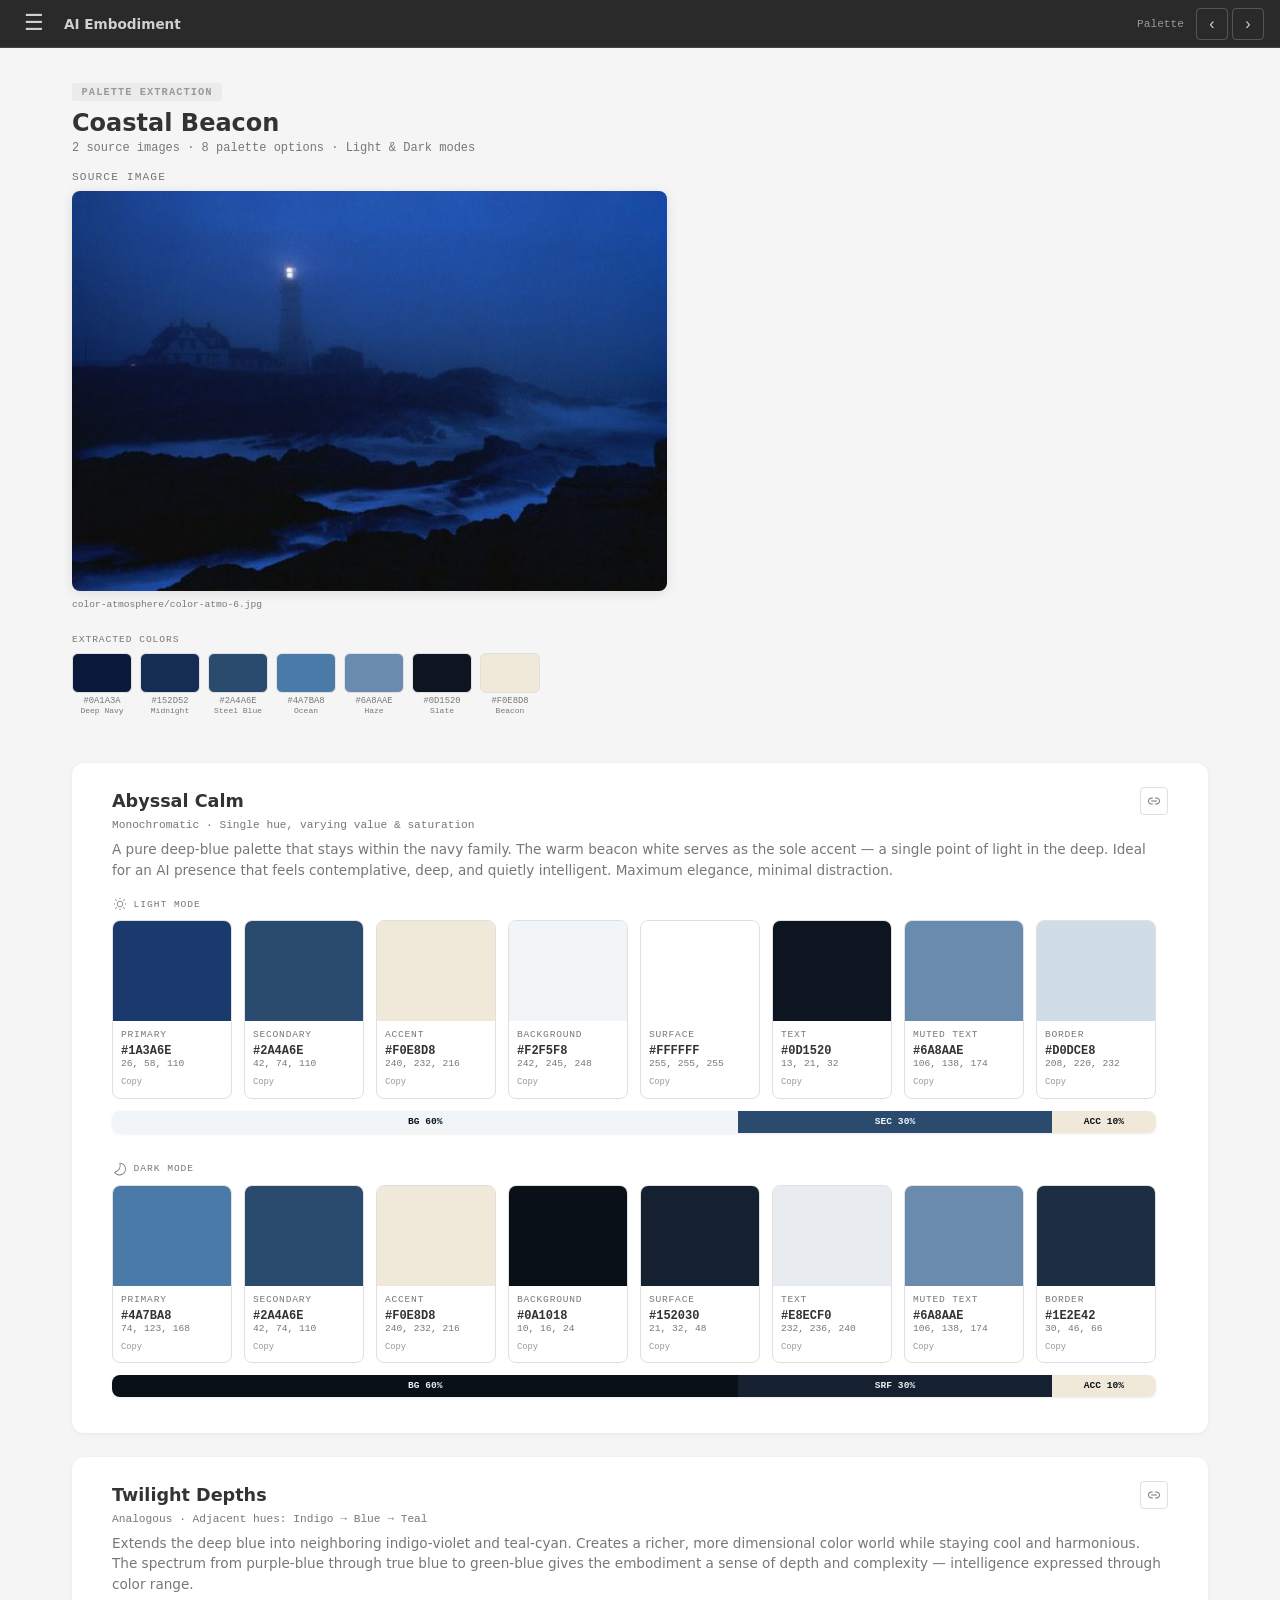
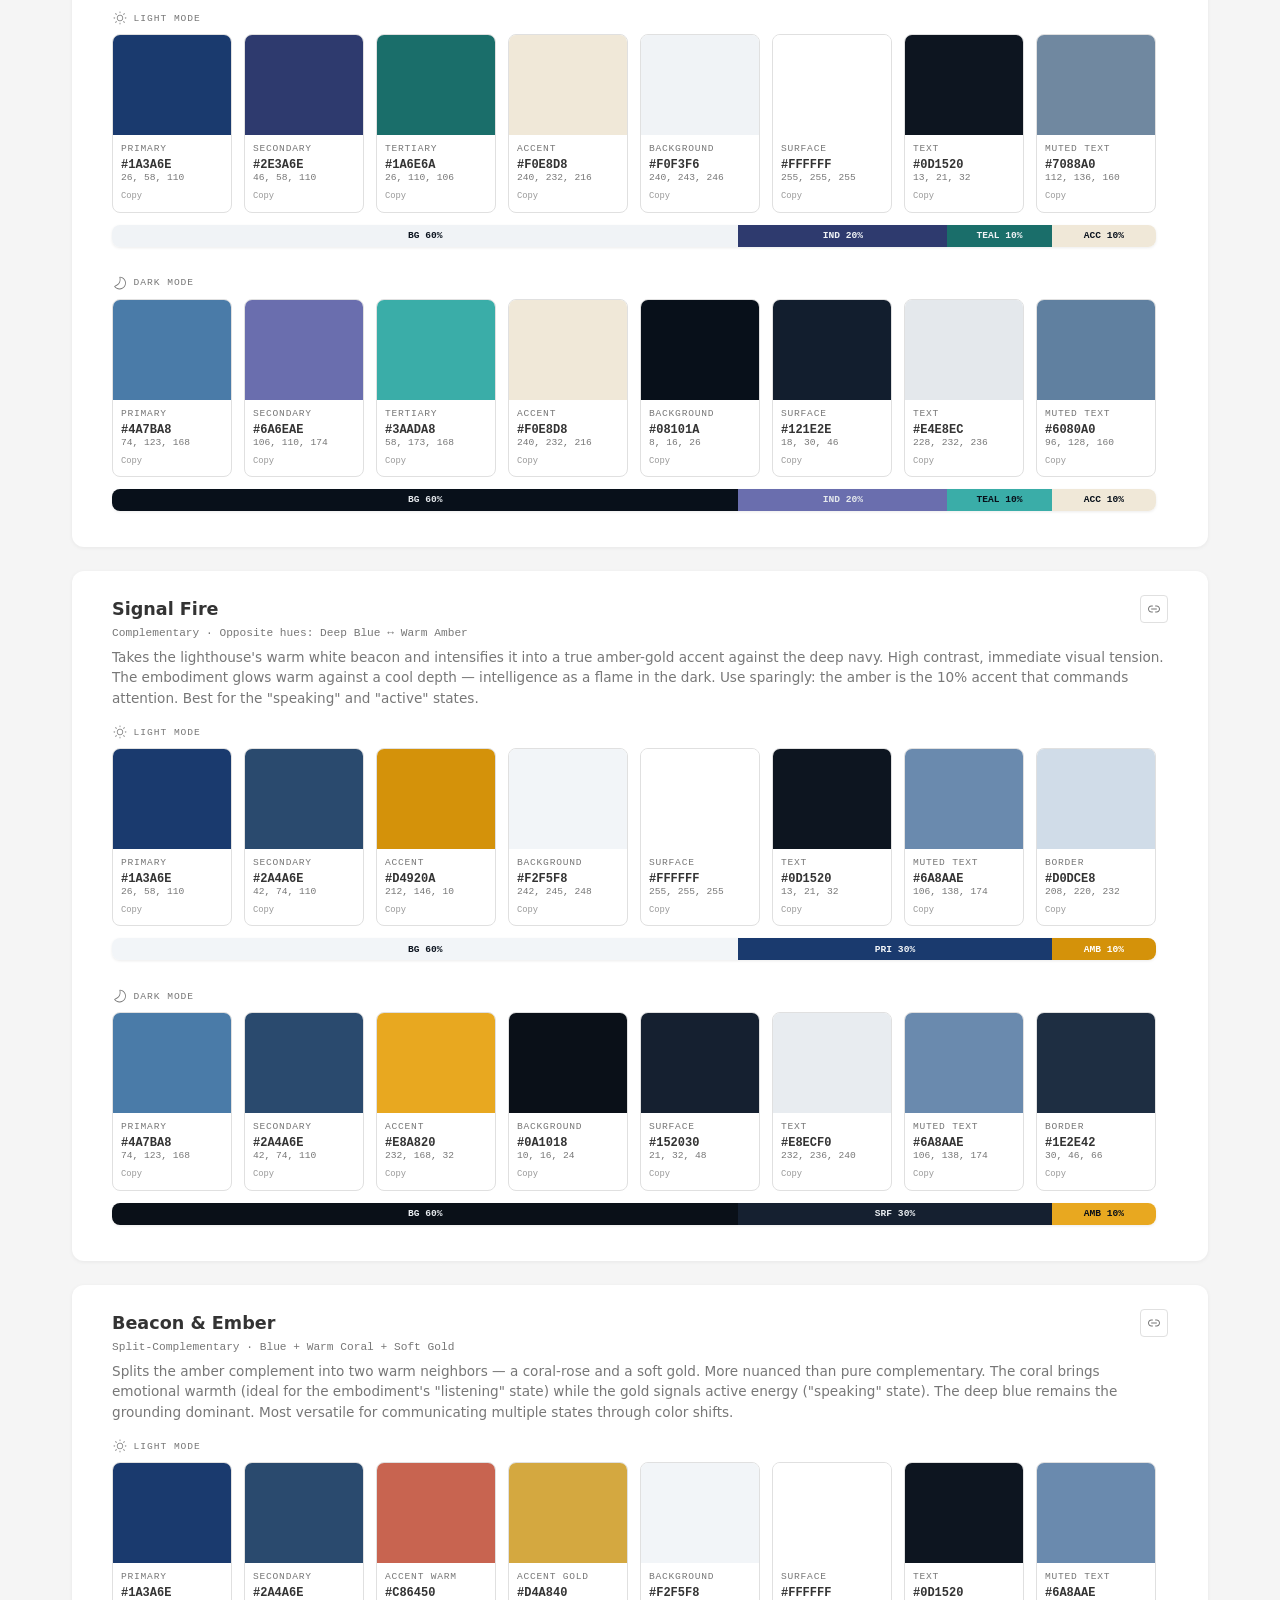
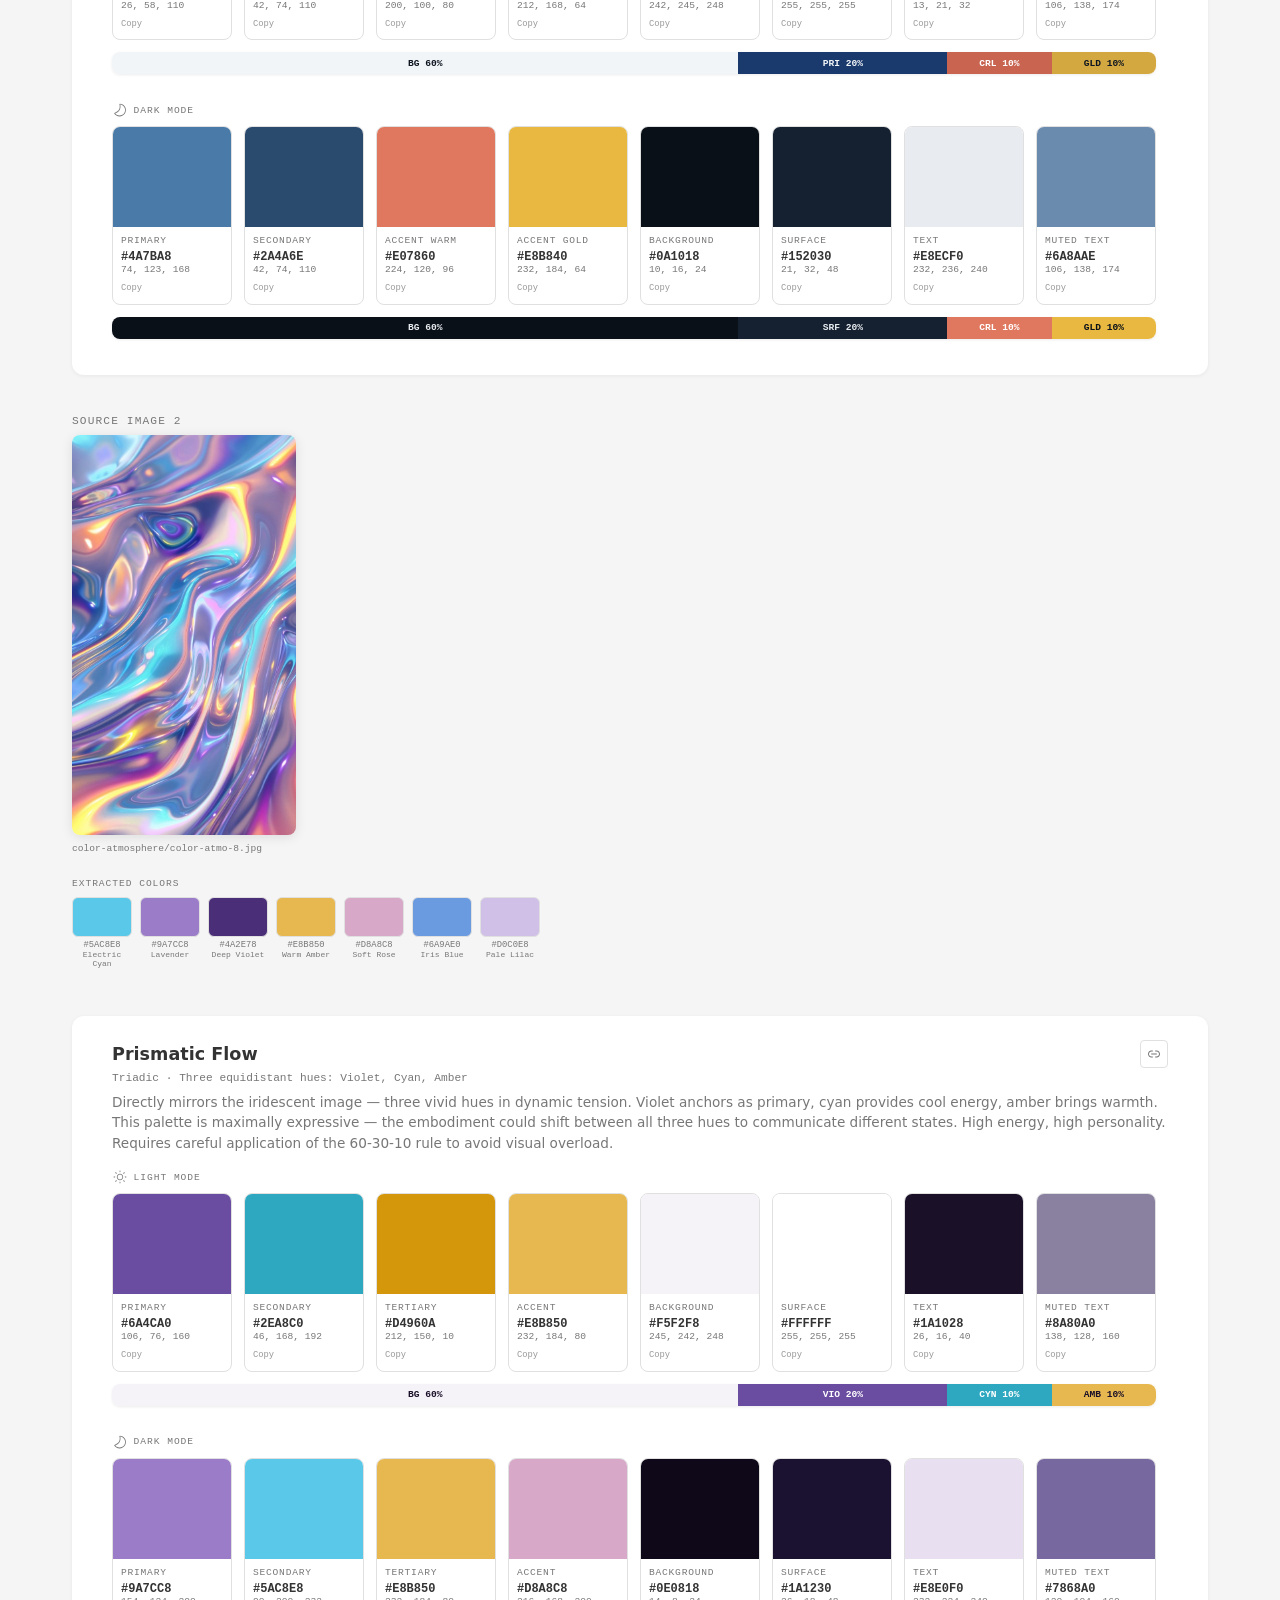
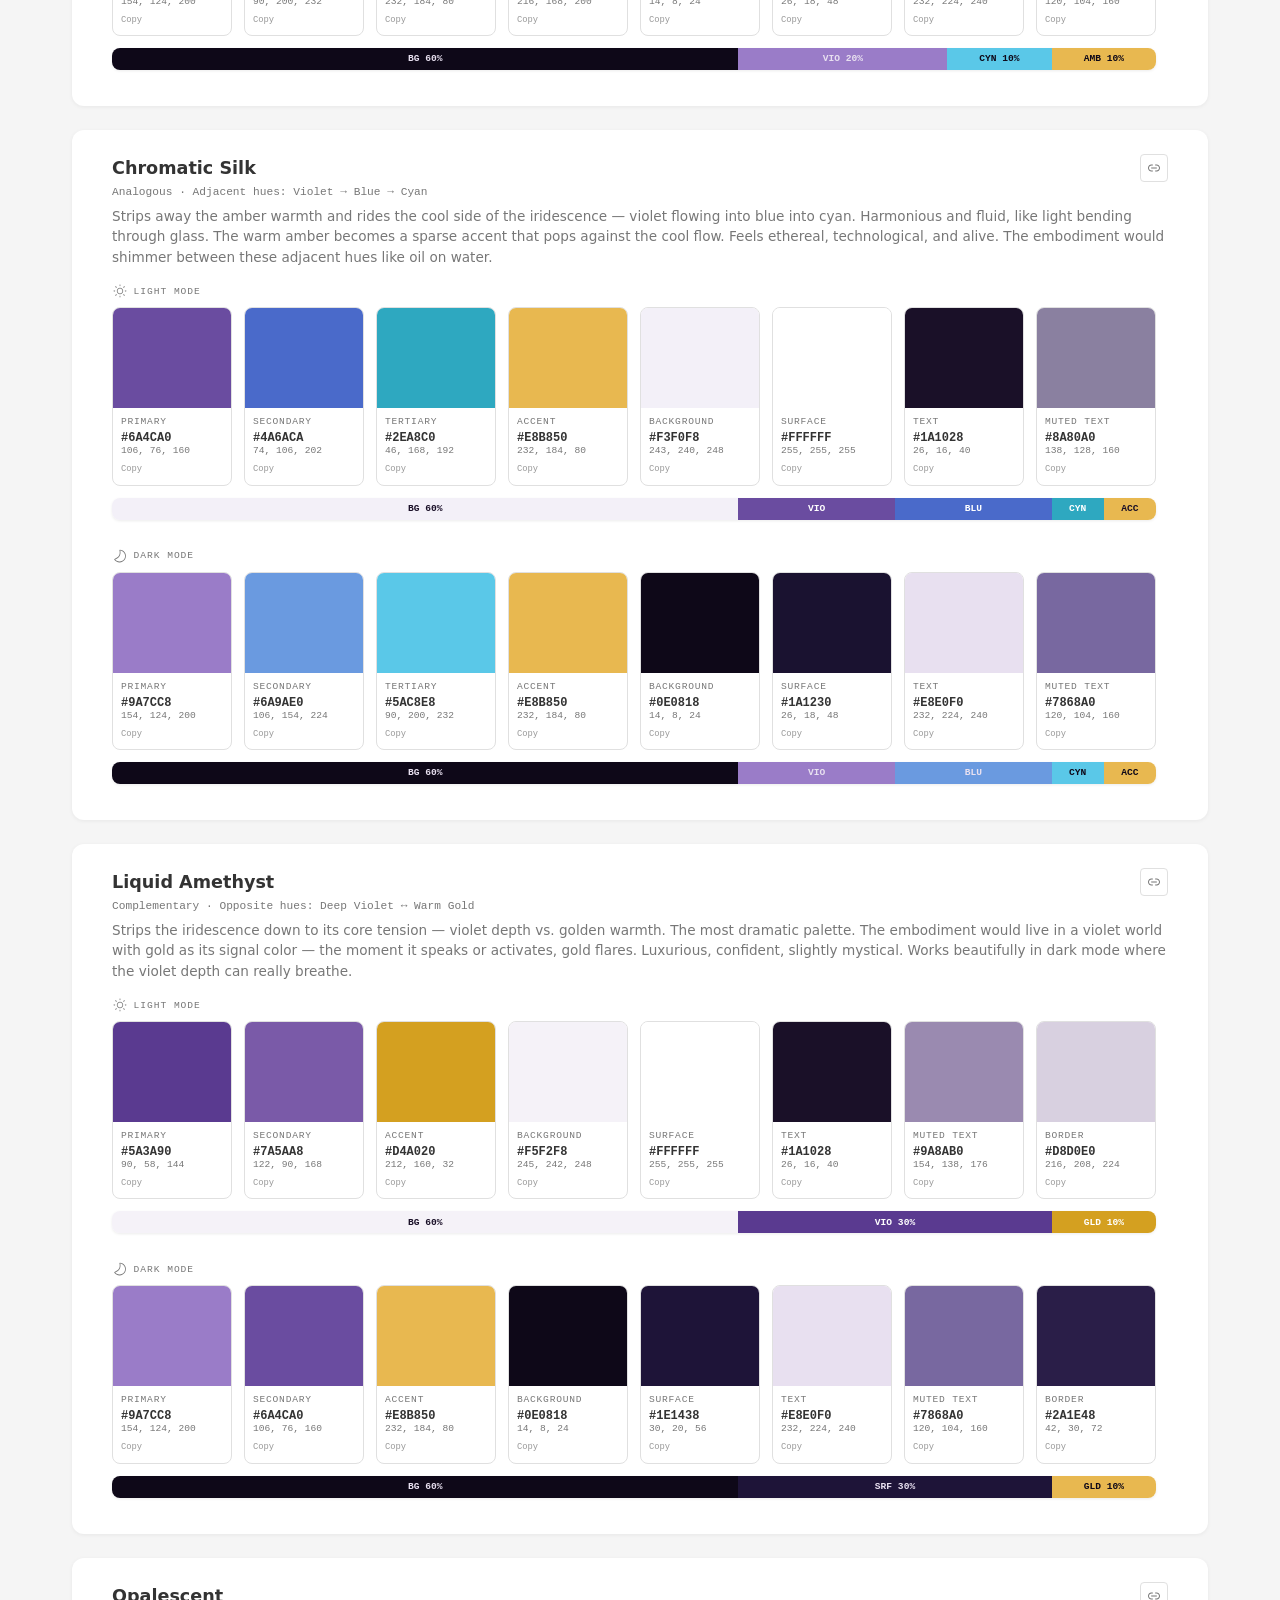
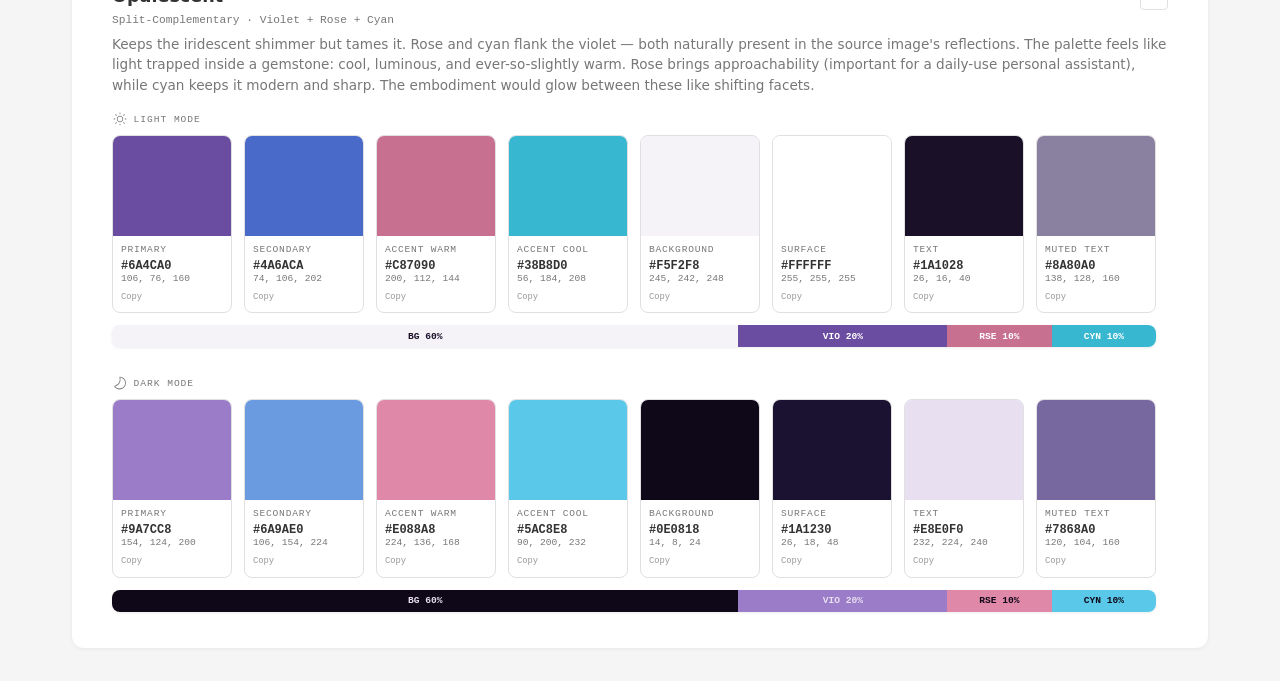
==== commit f0d64e89: "updated design for palette cards" ====
--- a/.github/palettes/extracted/coastal-beacon/index.html
+++ b/.github/palettes/extracted/coastal-beacon/index.html
@@ -56,15 +56,23 @@
         .extracted-color__hex { font-family: var(--mono); font-size: 0.55rem; color: var(--text-muted); margin-top: 0.2rem; }
         .extracted-color__name { font-family: var(--mono); font-size: 0.5rem; color: var(--text-muted); }
 
-        .palette-option { background: var(--surface); border-radius: 12px; padding: 1.5rem; margin-bottom: 1.5rem; box-shadow: 0 1px 4px rgba(0,0,0,0.06); }
-        .palette-option__name { font-size: 1.1rem; font-weight: 600; margin-bottom: 0.25rem; }
+        .palette-option { background: var(--surface); border-radius: 12px; padding: 1.5rem 2.5rem 2.25rem; margin-bottom: 1.5rem; box-shadow: 0 1px 4px rgba(0,0,0,0.06); }
+        .palette-option__header { display: flex; align-items: center; justify-content: space-between; margin-bottom: 0.25rem; }
+        .palette-option__name { font-size: 1.1rem; font-weight: 600; }
+        .palette-option__select { background: none; border: 1px solid var(--border); color: var(--text-muted); width: 28px; height: 28px; border-radius: 4px; cursor: pointer; transition: all 0.15s; display: flex; align-items: center; justify-content: center; flex-shrink: 0; }
+        .palette-option__select:hover { background: rgba(150,150,150,0.1); border-color: var(--text-muted); color: var(--text); }
+        .palette-option__select.copied { }
         .palette-option__harmony { font-family: var(--mono); font-size: 0.7rem; color: var(--text-muted); margin-bottom: 0.5rem; }
         .palette-option__description { font-size: 0.85rem; color: var(--text-muted); margin-bottom: 1rem; line-height: 1.5; }
-        .palette-option__mode-label { font-family: var(--mono); font-size: 0.6rem; text-transform: uppercase; letter-spacing: 0.1em; color: var(--text-muted); margin: 1rem 0 0.5rem; }
+        .palette-option__mode-label { font-family: var(--mono); font-size: 0.6rem; display: flex; align-items: center; gap: 0.35rem; text-transform: uppercase; letter-spacing: 0.1em; color: var(--text-muted); margin: 1rem 0 0.5rem; }
         .palette-option__chips { display: flex; gap: 0.75rem; flex-wrap: wrap; }
 
         .color-chip { width: 120px; border-radius: 8px; overflow: hidden; border: 1px solid var(--border); background: var(--surface); }
-        .color-chip__fill { width: 100%; height: 100px; }
+        .color-chip__fill { width: 100%; height: 100px; position: relative; }
+        .color-chip__select { position: absolute; top: 0.35rem; right: 0.35rem; background: rgba(255,255,255,0.9); border: 1px solid rgba(0,0,0,0.15); color: #333; width: 24px; height: 24px; border-radius: 3px; cursor: pointer; opacity: 0; transition: opacity 0.15s; display: flex; align-items: center; justify-content: center; padding: 0; }
+        .color-chip:hover .color-chip__select { opacity: 1; }
+        .color-chip__select:hover { background: #fff; border-color: #999; }
+        .color-chip__select.copied { }
         .color-chip__info { padding: 0.5rem; }
         .color-chip__role { font-family: var(--mono); font-size: 0.6rem; text-transform: uppercase; letter-spacing: 0.08em; color: var(--text-muted); margin-bottom: 0.25rem; }
         .color-chip__hex { font-family: var(--mono); font-size: 0.75rem; font-weight: 600; color: var(--text); }
@@ -72,7 +80,8 @@
         .color-chip__copy { font-family: var(--mono); font-size: 0.55rem; color: var(--nav-accent); cursor: pointer; background: none; border: none; padding: 0.15rem 0; margin-top: 0.15rem; }
         .color-chip__copy:hover { text-decoration: underline; }
 
-        .preview-bar { display: flex; border-radius: 8px; overflow: hidden; height: 48px; margin-top: 0.75rem; box-shadow: 0 1px 3px rgba(0,0,0,0.08); }
+        .preview-bar { display: flex; border-radius: 8px; overflow: hidden; height: 22px; margin-top: 0.75rem; max-width: calc(8 * 120px + 7 * 0.75rem);  box-shadow: 0 1px 3px rgba(0,0,0,0.08); }
+        .mode-spacer { height: 0.75rem; }
         .preview-bar__segment { flex: 1; display: flex; align-items: center; justify-content: center; font-family: var(--mono); font-size: 0.6rem; font-weight: 600; }
     </style>
 </head>
@@ -128,7 +137,7 @@
                 <div class="palette-option__harmony">Monochromatic · Single hue, varying value & saturation</div>
                 <div class="palette-option__description">A pure deep-blue palette that stays within the navy family. The warm beacon white serves as the sole accent — a single point of light in the deep. Ideal for an AI presence that feels contemplative, deep, and quietly intelligent. Maximum elegance, minimal distraction.</div>
 
-                <div class="palette-option__mode-label">☀ Light Mode</div>
+                <div class="palette-option__mode-label"><svg width="16" height="16" viewBox="0 0 20 20" fill="currentColor" xmlns="http://www.w3.org/2000/svg"><path d="M10 2C10.2761 2 10.5 2.22386 10.5 2.5V3.5C10.5 3.77614 10.2761 4 10 4C9.72386 4 9.5 3.77614 9.5 3.5V2.5C9.5 2.22386 9.72386 2 10 2ZM10 14C12.2091 14 14 12.2091 14 10C14 7.79086 12.2091 6 10 6C7.79086 6 6 7.79086 6 10C6 12.2091 7.79086 14 10 14ZM10 13C8.34315 13 7 11.6569 7 10C7 8.34315 8.34315 7 10 7C11.6569 7 13 8.34315 13 10C13 11.6569 11.6569 13 10 13ZM17.5 10.5C17.7761 10.5 18 10.2761 18 10C18 9.72386 17.7761 9.5 17.5 9.5H16.5C16.2239 9.5 16 9.72386 16 10C16 10.2761 16.2239 10.5 16.5 10.5H17.5ZM10 16C10.2761 16 10.5 16.2239 10.5 16.5V17.5C10.5 17.7761 10.2761 18 10 18C9.72386 18 9.5 17.7761 9.5 17.5V16.5C9.5 16.2239 9.72386 16 10 16ZM3.5 10.5C3.77614 10.5 4 10.2761 4 10C4 9.72386 3.77614 9.5 3.5 9.5H2.46289C2.18675 9.5 1.96289 9.72386 1.96289 10C1.96289 10.2761 2.18675 10.5 2.46289 10.5H3.5ZM4.14645 4.14645C4.34171 3.95118 4.65829 3.95118 4.85355 4.14645L5.85355 5.14645C6.04882 5.34171 6.04882 5.65829 5.85355 5.85355C5.65829 6.04882 5.34171 6.04882 5.14645 5.85355L4.14645 4.85355C3.95118 4.65829 3.95118 4.34171 4.14645 4.14645ZM4.85355 15.8536C4.65829 16.0488 4.34171 16.0488 4.14645 15.8536C3.95118 15.6583 3.95118 15.3417 4.14645 15.1464L5.14645 14.1464C5.34171 13.9512 5.65829 13.9512 5.85355 14.1464C6.04882 14.3417 6.04882 14.6583 5.85355 14.8536L4.85355 15.8536ZM15.8536 4.14645C15.6583 3.95118 15.3417 3.95118 15.1464 4.14645L14.1464 5.14645C13.9512 5.34171 13.9512 5.65829 14.1464 5.85355C14.3417 6.04882 14.6583 6.04882 14.8536 5.85355L15.8536 4.85355C16.0488 4.65829 16.0488 4.34171 15.8536 4.14645ZM15.1464 15.8536C15.3417 16.0488 15.6583 16.0488 15.8536 15.8536C16.0488 15.6583 16.0488 15.3417 15.8536 15.1464L14.8536 14.1464C14.6583 13.9512 14.3417 13.9512 14.1464 14.1464C13.9512 14.3417 13.9512 14.6583 14.1464 14.8536L15.1464 15.8536Z"/></svg> Light Mode</div>
                 <div class="palette-option__chips">
                     <div class="color-chip"><div class="color-chip__fill" style="background:#1A3A6E;"></div><div class="color-chip__info"><div class="color-chip__role">Primary</div><div class="color-chip__hex">#1A3A6E</div><div class="color-chip__rgb">26, 58, 110</div><button class="color-chip__copy" data-hex="#1A3A6E">Copy</button></div></div>
                     <div class="color-chip"><div class="color-chip__fill" style="background:#2A4A6E;"></div><div class="color-chip__info"><div class="color-chip__role">Secondary</div><div class="color-chip__hex">#2A4A6E</div><div class="color-chip__rgb">42, 74, 110</div><button class="color-chip__copy" data-hex="#2A4A6E">Copy</button></div></div>
@@ -145,7 +154,7 @@
                     <div class="preview-bar__segment" style="background:#F0E8D8;flex:1;color:#0D1520;">ACC 10%</div>
                 </div>
 
-                <div class="palette-option__mode-label">🌙 Dark Mode</div>
+                <div class="palette-option__mode-label"><svg width="16" height="16" viewBox="0 0 20 20" fill="currentColor" xmlns="http://www.w3.org/2000/svg"><path d="M15.4932 13.4967C13.5653 16.8358 9.2957 17.9798 5.95663 16.052C5.20013 15.6152 4.54451 15.0515 4.01047 14.3887C6.8412 13.3015 8.56844 11.9681 9.60339 9.99249C10.651 7.99273 10.9395 5.83183 10.3628 3.08319C11.2605 3.20148 12.1328 3.49537 12.9378 3.96018C16.2769 5.88799 17.421 10.1576 15.4932 13.4967ZM5.45663 16.918C9.27399 19.122 14.1552 17.8141 16.3592 13.9967C18.5631 10.1793 17.2552 5.2981 13.4378 3.09415C12.3371 2.45863 11.1233 2.10173 9.88082 2.03507C9.4801 2.01357 9.17217 2.38477 9.26732 2.77462C9.95545 5.59395 9.70125 7.65076 8.71759 9.52844C7.78322 11.312 6.17301 12.559 3.16661 13.635C2.79667 13.7674 2.65251 14.2143 2.87537 14.538C3.54192 15.5059 4.41706 16.3178 5.45663 16.918Z"/></svg> Dark Mode</div>
                 <div class="palette-option__chips">
                     <div class="color-chip"><div class="color-chip__fill" style="background:#4A7BA8;"></div><div class="color-chip__info"><div class="color-chip__role">Primary</div><div class="color-chip__hex">#4A7BA8</div><div class="color-chip__rgb">74, 123, 168</div><button class="color-chip__copy" data-hex="#4A7BA8">Copy</button></div></div>
                     <div class="color-chip"><div class="color-chip__fill" style="background:#2A4A6E;"></div><div class="color-chip__info"><div class="color-chip__role">Secondary</div><div class="color-chip__hex">#2A4A6E</div><div class="color-chip__rgb">42, 74, 110</div><button class="color-chip__copy" data-hex="#2A4A6E">Copy</button></div></div>
@@ -171,7 +180,7 @@
                 <div class="palette-option__harmony">Analogous · Adjacent hues: Indigo → Blue → Teal</div>
                 <div class="palette-option__description">Extends the deep blue into neighboring indigo-violet and teal-cyan. Creates a richer, more dimensional color world while staying cool and harmonious. The spectrum from purple-blue through true blue to green-blue gives the embodiment a sense of depth and complexity — intelligence expressed through color range.</div>
 
-                <div class="palette-option__mode-label">☀ Light Mode</div>
+                <div class="palette-option__mode-label"><svg width="16" height="16" viewBox="0 0 20 20" fill="currentColor" xmlns="http://www.w3.org/2000/svg"><path d="M10 2C10.2761 2 10.5 2.22386 10.5 2.5V3.5C10.5 3.77614 10.2761 4 10 4C9.72386 4 9.5 3.77614 9.5 3.5V2.5C9.5 2.22386 9.72386 2 10 2ZM10 14C12.2091 14 14 12.2091 14 10C14 7.79086 12.2091 6 10 6C7.79086 6 6 7.79086 6 10C6 12.2091 7.79086 14 10 14ZM10 13C8.34315 13 7 11.6569 7 10C7 8.34315 8.34315 7 10 7C11.6569 7 13 8.34315 13 10C13 11.6569 11.6569 13 10 13ZM17.5 10.5C17.7761 10.5 18 10.2761 18 10C18 9.72386 17.7761 9.5 17.5 9.5H16.5C16.2239 9.5 16 9.72386 16 10C16 10.2761 16.2239 10.5 16.5 10.5H17.5ZM10 16C10.2761 16 10.5 16.2239 10.5 16.5V17.5C10.5 17.7761 10.2761 18 10 18C9.72386 18 9.5 17.7761 9.5 17.5V16.5C9.5 16.2239 9.72386 16 10 16ZM3.5 10.5C3.77614 10.5 4 10.2761 4 10C4 9.72386 3.77614 9.5 3.5 9.5H2.46289C2.18675 9.5 1.96289 9.72386 1.96289 10C1.96289 10.2761 2.18675 10.5 2.46289 10.5H3.5ZM4.14645 4.14645C4.34171 3.95118 4.65829 3.95118 4.85355 4.14645L5.85355 5.14645C6.04882 5.34171 6.04882 5.65829 5.85355 5.85355C5.65829 6.04882 5.34171 6.04882 5.14645 5.85355L4.14645 4.85355C3.95118 4.65829 3.95118 4.34171 4.14645 4.14645ZM4.85355 15.8536C4.65829 16.0488 4.34171 16.0488 4.14645 15.8536C3.95118 15.6583 3.95118 15.3417 4.14645 15.1464L5.14645 14.1464C5.34171 13.9512 5.65829 13.9512 5.85355 14.1464C6.04882 14.3417 6.04882 14.6583 5.85355 14.8536L4.85355 15.8536ZM15.8536 4.14645C15.6583 3.95118 15.3417 3.95118 15.1464 4.14645L14.1464 5.14645C13.9512 5.34171 13.9512 5.65829 14.1464 5.85355C14.3417 6.04882 14.6583 6.04882 14.8536 5.85355L15.8536 4.85355C16.0488 4.65829 16.0488 4.34171 15.8536 4.14645ZM15.1464 15.8536C15.3417 16.0488 15.6583 16.0488 15.8536 15.8536C16.0488 15.6583 16.0488 15.3417 15.8536 15.1464L14.8536 14.1464C14.6583 13.9512 14.3417 13.9512 14.1464 14.1464C13.9512 14.3417 13.9512 14.6583 14.1464 14.8536L15.1464 15.8536Z"/></svg> Light Mode</div>
                 <div class="palette-option__chips">
                     <div class="color-chip"><div class="color-chip__fill" style="background:#1A3A6E;"></div><div class="color-chip__info"><div class="color-chip__role">Primary</div><div class="color-chip__hex">#1A3A6E</div><div class="color-chip__rgb">26, 58, 110</div><button class="color-chip__copy" data-hex="#1A3A6E">Copy</button></div></div>
                     <div class="color-chip"><div class="color-chip__fill" style="background:#2E3A6E;"></div><div class="color-chip__info"><div class="color-chip__role">Secondary</div><div class="color-chip__hex">#2E3A6E</div><div class="color-chip__rgb">46, 58, 110</div><button class="color-chip__copy" data-hex="#2E3A6E">Copy</button></div></div>
@@ -189,7 +198,7 @@
                     <div class="preview-bar__segment" style="background:#F0E8D8;flex:1;color:#0D1520;">ACC 10%</div>
                 </div>
 
-                <div class="palette-option__mode-label">🌙 Dark Mode</div>
+                <div class="palette-option__mode-label"><svg width="16" height="16" viewBox="0 0 20 20" fill="currentColor" xmlns="http://www.w3.org/2000/svg"><path d="M15.4932 13.4967C13.5653 16.8358 9.2957 17.9798 5.95663 16.052C5.20013 15.6152 4.54451 15.0515 4.01047 14.3887C6.8412 13.3015 8.56844 11.9681 9.60339 9.99249C10.651 7.99273 10.9395 5.83183 10.3628 3.08319C11.2605 3.20148 12.1328 3.49537 12.9378 3.96018C16.2769 5.88799 17.421 10.1576 15.4932 13.4967ZM5.45663 16.918C9.27399 19.122 14.1552 17.8141 16.3592 13.9967C18.5631 10.1793 17.2552 5.2981 13.4378 3.09415C12.3371 2.45863 11.1233 2.10173 9.88082 2.03507C9.4801 2.01357 9.17217 2.38477 9.26732 2.77462C9.95545 5.59395 9.70125 7.65076 8.71759 9.52844C7.78322 11.312 6.17301 12.559 3.16661 13.635C2.79667 13.7674 2.65251 14.2143 2.87537 14.538C3.54192 15.5059 4.41706 16.3178 5.45663 16.918Z"/></svg> Dark Mode</div>
                 <div class="palette-option__chips">
                     <div class="color-chip"><div class="color-chip__fill" style="background:#4A7BA8;"></div><div class="color-chip__info"><div class="color-chip__role">Primary</div><div class="color-chip__hex">#4A7BA8</div><div class="color-chip__rgb">74, 123, 168</div><button class="color-chip__copy" data-hex="#4A7BA8">Copy</button></div></div>
                     <div class="color-chip"><div class="color-chip__fill" style="background:#6A6EAE;"></div><div class="color-chip__info"><div class="color-chip__role">Secondary</div><div class="color-chip__hex">#6A6EAE</div><div class="color-chip__rgb">106, 110, 174</div><button class="color-chip__copy" data-hex="#6A6EAE">Copy</button></div></div>
@@ -216,7 +225,7 @@
                 <div class="palette-option__harmony">Complementary · Opposite hues: Deep Blue ↔ Warm Amber</div>
                 <div class="palette-option__description">Takes the lighthouse's warm white beacon and intensifies it into a true amber-gold accent against the deep navy. High contrast, immediate visual tension. The embodiment glows warm against a cool depth — intelligence as a flame in the dark. Use sparingly: the amber is the 10% accent that commands attention. Best for the "speaking" and "active" states.</div>
 
-                <div class="palette-option__mode-label">☀ Light Mode</div>
+                <div class="palette-option__mode-label"><svg width="16" height="16" viewBox="0 0 20 20" fill="currentColor" xmlns="http://www.w3.org/2000/svg"><path d="M10 2C10.2761 2 10.5 2.22386 10.5 2.5V3.5C10.5 3.77614 10.2761 4 10 4C9.72386 4 9.5 3.77614 9.5 3.5V2.5C9.5 2.22386 9.72386 2 10 2ZM10 14C12.2091 14 14 12.2091 14 10C14 7.79086 12.2091 6 10 6C7.79086 6 6 7.79086 6 10C6 12.2091 7.79086 14 10 14ZM10 13C8.34315 13 7 11.6569 7 10C7 8.34315 8.34315 7 10 7C11.6569 7 13 8.34315 13 10C13 11.6569 11.6569 13 10 13ZM17.5 10.5C17.7761 10.5 18 10.2761 18 10C18 9.72386 17.7761 9.5 17.5 9.5H16.5C16.2239 9.5 16 9.72386 16 10C16 10.2761 16.2239 10.5 16.5 10.5H17.5ZM10 16C10.2761 16 10.5 16.2239 10.5 16.5V17.5C10.5 17.7761 10.2761 18 10 18C9.72386 18 9.5 17.7761 9.5 17.5V16.5C9.5 16.2239 9.72386 16 10 16ZM3.5 10.5C3.77614 10.5 4 10.2761 4 10C4 9.72386 3.77614 9.5 3.5 9.5H2.46289C2.18675 9.5 1.96289 9.72386 1.96289 10C1.96289 10.2761 2.18675 10.5 2.46289 10.5H3.5ZM4.14645 4.14645C4.34171 3.95118 4.65829 3.95118 4.85355 4.14645L5.85355 5.14645C6.04882 5.34171 6.04882 5.65829 5.85355 5.85355C5.65829 6.04882 5.34171 6.04882 5.14645 5.85355L4.14645 4.85355C3.95118 4.65829 3.95118 4.34171 4.14645 4.14645ZM4.85355 15.8536C4.65829 16.0488 4.34171 16.0488 4.14645 15.8536C3.95118 15.6583 3.95118 15.3417 4.14645 15.1464L5.14645 14.1464C5.34171 13.9512 5.65829 13.9512 5.85355 14.1464C6.04882 14.3417 6.04882 14.6583 5.85355 14.8536L4.85355 15.8536ZM15.8536 4.14645C15.6583 3.95118 15.3417 3.95118 15.1464 4.14645L14.1464 5.14645C13.9512 5.34171 13.9512 5.65829 14.1464 5.85355C14.3417 6.04882 14.6583 6.04882 14.8536 5.85355L15.8536 4.85355C16.0488 4.65829 16.0488 4.34171 15.8536 4.14645ZM15.1464 15.8536C15.3417 16.0488 15.6583 16.0488 15.8536 15.8536C16.0488 15.6583 16.0488 15.3417 15.8536 15.1464L14.8536 14.1464C14.6583 13.9512 14.3417 13.9512 14.1464 14.1464C13.9512 14.3417 13.9512 14.6583 14.1464 14.8536L15.1464 15.8536Z"/></svg> Light Mode</div>
                 <div class="palette-option__chips">
                     <div class="color-chip"><div class="color-chip__fill" style="background:#1A3A6E;"></div><div class="color-chip__info"><div class="color-chip__role">Primary</div><div class="color-chip__hex">#1A3A6E</div><div class="color-chip__rgb">26, 58, 110</div><button class="color-chip__copy" data-hex="#1A3A6E">Copy</button></div></div>
                     <div class="color-chip"><div class="color-chip__fill" style="background:#2A4A6E;"></div><div class="color-chip__info"><div class="color-chip__role">Secondary</div><div class="color-chip__hex">#2A4A6E</div><div class="color-chip__rgb">42, 74, 110</div><button class="color-chip__copy" data-hex="#2A4A6E">Copy</button></div></div>
@@ -233,7 +242,7 @@
                     <div class="preview-bar__segment" style="background:#D4920A;flex:1;color:#FFFFFF;">AMB 10%</div>
                 </div>
 
-                <div class="palette-option__mode-label">🌙 Dark Mode</div>
+                <div class="palette-option__mode-label"><svg width="16" height="16" viewBox="0 0 20 20" fill="currentColor" xmlns="http://www.w3.org/2000/svg"><path d="M15.4932 13.4967C13.5653 16.8358 9.2957 17.9798 5.95663 16.052C5.20013 15.6152 4.54451 15.0515 4.01047 14.3887C6.8412 13.3015 8.56844 11.9681 9.60339 9.99249C10.651 7.99273 10.9395 5.83183 10.3628 3.08319C11.2605 3.20148 12.1328 3.49537 12.9378 3.96018C16.2769 5.88799 17.421 10.1576 15.4932 13.4967ZM5.45663 16.918C9.27399 19.122 14.1552 17.8141 16.3592 13.9967C18.5631 10.1793 17.2552 5.2981 13.4378 3.09415C12.3371 2.45863 11.1233 2.10173 9.88082 2.03507C9.4801 2.01357 9.17217 2.38477 9.26732 2.77462C9.95545 5.59395 9.70125 7.65076 8.71759 9.52844C7.78322 11.312 6.17301 12.559 3.16661 13.635C2.79667 13.7674 2.65251 14.2143 2.87537 14.538C3.54192 15.5059 4.41706 16.3178 5.45663 16.918Z"/></svg> Dark Mode</div>
                 <div class="palette-option__chips">
                     <div class="color-chip"><div class="color-chip__fill" style="background:#4A7BA8;"></div><div class="color-chip__info"><div class="color-chip__role">Primary</div><div class="color-chip__hex">#4A7BA8</div><div class="color-chip__rgb">74, 123, 168</div><button class="color-chip__copy" data-hex="#4A7BA8">Copy</button></div></div>
                     <div class="color-chip"><div class="color-chip__fill" style="background:#2A4A6E;"></div><div class="color-chip__info"><div class="color-chip__role">Secondary</div><div class="color-chip__hex">#2A4A6E</div><div class="color-chip__rgb">42, 74, 110</div><button class="color-chip__copy" data-hex="#2A4A6E">Copy</button></div></div>
@@ -259,7 +268,7 @@
                 <div class="palette-option__harmony">Split-Complementary · Blue + Warm Coral + Soft Gold</div>
                 <div class="palette-option__description">Splits the amber complement into two warm neighbors — a coral-rose and a soft gold. More nuanced than pure complementary. The coral brings emotional warmth (ideal for the embodiment's "listening" state) while the gold signals active energy ("speaking" state). The deep blue remains the grounding dominant. Most versatile for communicating multiple states through color shifts.</div>
 
-                <div class="palette-option__mode-label">☀ Light Mode</div>
+                <div class="palette-option__mode-label"><svg width="16" height="16" viewBox="0 0 20 20" fill="currentColor" xmlns="http://www.w3.org/2000/svg"><path d="M10 2C10.2761 2 10.5 2.22386 10.5 2.5V3.5C10.5 3.77614 10.2761 4 10 4C9.72386 4 9.5 3.77614 9.5 3.5V2.5C9.5 2.22386 9.72386 2 10 2ZM10 14C12.2091 14 14 12.2091 14 10C14 7.79086 12.2091 6 10 6C7.79086 6 6 7.79086 6 10C6 12.2091 7.79086 14 10 14ZM10 13C8.34315 13 7 11.6569 7 10C7 8.34315 8.34315 7 10 7C11.6569 7 13 8.34315 13 10C13 11.6569 11.6569 13 10 13ZM17.5 10.5C17.7761 10.5 18 10.2761 18 10C18 9.72386 17.7761 9.5 17.5 9.5H16.5C16.2239 9.5 16 9.72386 16 10C16 10.2761 16.2239 10.5 16.5 10.5H17.5ZM10 16C10.2761 16 10.5 16.2239 10.5 16.5V17.5C10.5 17.7761 10.2761 18 10 18C9.72386 18 9.5 17.7761 9.5 17.5V16.5C9.5 16.2239 9.72386 16 10 16ZM3.5 10.5C3.77614 10.5 4 10.2761 4 10C4 9.72386 3.77614 9.5 3.5 9.5H2.46289C2.18675 9.5 1.96289 9.72386 1.96289 10C1.96289 10.2761 2.18675 10.5 2.46289 10.5H3.5ZM4.14645 4.14645C4.34171 3.95118 4.65829 3.95118 4.85355 4.14645L5.85355 5.14645C6.04882 5.34171 6.04882 5.65829 5.85355 5.85355C5.65829 6.04882 5.34171 6.04882 5.14645 5.85355L4.14645 4.85355C3.95118 4.65829 3.95118 4.34171 4.14645 4.14645ZM4.85355 15.8536C4.65829 16.0488 4.34171 16.0488 4.14645 15.8536C3.95118 15.6583 3.95118 15.3417 4.14645 15.1464L5.14645 14.1464C5.34171 13.9512 5.65829 13.9512 5.85355 14.1464C6.04882 14.3417 6.04882 14.6583 5.85355 14.8536L4.85355 15.8536ZM15.8536 4.14645C15.6583 3.95118 15.3417 3.95118 15.1464 4.14645L14.1464 5.14645C13.9512 5.34171 13.9512 5.65829 14.1464 5.85355C14.3417 6.04882 14.6583 6.04882 14.8536 5.85355L15.8536 4.85355C16.0488 4.65829 16.0488 4.34171 15.8536 4.14645ZM15.1464 15.8536C15.3417 16.0488 15.6583 16.0488 15.8536 15.8536C16.0488 15.6583 16.0488 15.3417 15.8536 15.1464L14.8536 14.1464C14.6583 13.9512 14.3417 13.9512 14.1464 14.1464C13.9512 14.3417 13.9512 14.6583 14.1464 14.8536L15.1464 15.8536Z"/></svg> Light Mode</div>
                 <div class="palette-option__chips">
                     <div class="color-chip"><div class="color-chip__fill" style="background:#1A3A6E;"></div><div class="color-chip__info"><div class="color-chip__role">Primary</div><div class="color-chip__hex">#1A3A6E</div><div class="color-chip__rgb">26, 58, 110</div><button class="color-chip__copy" data-hex="#1A3A6E">Copy</button></div></div>
                     <div class="color-chip"><div class="color-chip__fill" style="background:#2A4A6E;"></div><div class="color-chip__info"><div class="color-chip__role">Secondary</div><div class="color-chip__hex">#2A4A6E</div><div class="color-chip__rgb">42, 74, 110</div><button class="color-chip__copy" data-hex="#2A4A6E">Copy</button></div></div>
@@ -277,7 +286,7 @@
                     <div class="preview-bar__segment" style="background:#D4A840;flex:1;color:#0D1520;">GLD 10%</div>
                 </div>
 
-                <div class="palette-option__mode-label">🌙 Dark Mode</div>
+                <div class="palette-option__mode-label"><svg width="16" height="16" viewBox="0 0 20 20" fill="currentColor" xmlns="http://www.w3.org/2000/svg"><path d="M15.4932 13.4967C13.5653 16.8358 9.2957 17.9798 5.95663 16.052C5.20013 15.6152 4.54451 15.0515 4.01047 14.3887C6.8412 13.3015 8.56844 11.9681 9.60339 9.99249C10.651 7.99273 10.9395 5.83183 10.3628 3.08319C11.2605 3.20148 12.1328 3.49537 12.9378 3.96018C16.2769 5.88799 17.421 10.1576 15.4932 13.4967ZM5.45663 16.918C9.27399 19.122 14.1552 17.8141 16.3592 13.9967C18.5631 10.1793 17.2552 5.2981 13.4378 3.09415C12.3371 2.45863 11.1233 2.10173 9.88082 2.03507C9.4801 2.01357 9.17217 2.38477 9.26732 2.77462C9.95545 5.59395 9.70125 7.65076 8.71759 9.52844C7.78322 11.312 6.17301 12.559 3.16661 13.635C2.79667 13.7674 2.65251 14.2143 2.87537 14.538C3.54192 15.5059 4.41706 16.3178 5.45663 16.918Z"/></svg> Dark Mode</div>
                 <div class="palette-option__chips">
                     <div class="color-chip"><div class="color-chip__fill" style="background:#4A7BA8;"></div><div class="color-chip__info"><div class="color-chip__role">Primary</div><div class="color-chip__hex">#4A7BA8</div><div class="color-chip__rgb">74, 123, 168</div><button class="color-chip__copy" data-hex="#4A7BA8">Copy</button></div></div>
                     <div class="color-chip"><div class="color-chip__fill" style="background:#2A4A6E;"></div><div class="color-chip__info"><div class="color-chip__role">Secondary</div><div class="color-chip__hex">#2A4A6E</div><div class="color-chip__rgb">42, 74, 110</div><button class="color-chip__copy" data-hex="#2A4A6E">Copy</button></div></div>
@@ -332,7 +341,7 @@
                 <div class="palette-option__harmony">Triadic · Three equidistant hues: Violet, Cyan, Amber</div>
                 <div class="palette-option__description">Directly mirrors the iridescent image — three vivid hues in dynamic tension. Violet anchors as primary, cyan provides cool energy, amber brings warmth. This palette is maximally expressive — the embodiment could shift between all three hues to communicate different states. High energy, high personality. Requires careful application of the 60-30-10 rule to avoid visual overload.</div>
 
-                <div class="palette-option__mode-label">☀ Light Mode</div>
+                <div class="palette-option__mode-label"><svg width="16" height="16" viewBox="0 0 20 20" fill="currentColor" xmlns="http://www.w3.org/2000/svg"><path d="M10 2C10.2761 2 10.5 2.22386 10.5 2.5V3.5C10.5 3.77614 10.2761 4 10 4C9.72386 4 9.5 3.77614 9.5 3.5V2.5C9.5 2.22386 9.72386 2 10 2ZM10 14C12.2091 14 14 12.2091 14 10C14 7.79086 12.2091 6 10 6C7.79086 6 6 7.79086 6 10C6 12.2091 7.79086 14 10 14ZM10 13C8.34315 13 7 11.6569 7 10C7 8.34315 8.34315 7 10 7C11.6569 7 13 8.34315 13 10C13 11.6569 11.6569 13 10 13ZM17.5 10.5C17.7761 10.5 18 10.2761 18 10C18 9.72386 17.7761 9.5 17.5 9.5H16.5C16.2239 9.5 16 9.72386 16 10C16 10.2761 16.2239 10.5 16.5 10.5H17.5ZM10 16C10.2761 16 10.5 16.2239 10.5 16.5V17.5C10.5 17.7761 10.2761 18 10 18C9.72386 18 9.5 17.7761 9.5 17.5V16.5C9.5 16.2239 9.72386 16 10 16ZM3.5 10.5C3.77614 10.5 4 10.2761 4 10C4 9.72386 3.77614 9.5 3.5 9.5H2.46289C2.18675 9.5 1.96289 9.72386 1.96289 10C1.96289 10.2761 2.18675 10.5 2.46289 10.5H3.5ZM4.14645 4.14645C4.34171 3.95118 4.65829 3.95118 4.85355 4.14645L5.85355 5.14645C6.04882 5.34171 6.04882 5.65829 5.85355 5.85355C5.65829 6.04882 5.34171 6.04882 5.14645 5.85355L4.14645 4.85355C3.95118 4.65829 3.95118 4.34171 4.14645 4.14645ZM4.85355 15.8536C4.65829 16.0488 4.34171 16.0488 4.14645 15.8536C3.95118 15.6583 3.95118 15.3417 4.14645 15.1464L5.14645 14.1464C5.34171 13.9512 5.65829 13.9512 5.85355 14.1464C6.04882 14.3417 6.04882 14.6583 5.85355 14.8536L4.85355 15.8536ZM15.8536 4.14645C15.6583 3.95118 15.3417 3.95118 15.1464 4.14645L14.1464 5.14645C13.9512 5.34171 13.9512 5.65829 14.1464 5.85355C14.3417 6.04882 14.6583 6.04882 14.8536 5.85355L15.8536 4.85355C16.0488 4.65829 16.0488 4.34171 15.8536 4.14645ZM15.1464 15.8536C15.3417 16.0488 15.6583 16.0488 15.8536 15.8536C16.0488 15.6583 16.0488 15.3417 15.8536 15.1464L14.8536 14.1464C14.6583 13.9512 14.3417 13.9512 14.1464 14.1464C13.9512 14.3417 13.9512 14.6583 14.1464 14.8536L15.1464 15.8536Z"/></svg> Light Mode</div>
                 <div class="palette-option__chips">
                     <div class="color-chip"><div class="color-chip__fill" style="background:#6A4CA0;"></div><div class="color-chip__info"><div class="color-chip__role">Primary</div><div class="color-chip__hex">#6A4CA0</div><div class="color-chip__rgb">106, 76, 160</div><button class="color-chip__copy" data-hex="#6A4CA0">Copy</button></div></div>
                     <div class="color-chip"><div class="color-chip__fill" style="background:#2EA8C0;"></div><div class="color-chip__info"><div class="color-chip__role">Secondary</div><div class="color-chip__hex">#2EA8C0</div><div class="color-chip__rgb">46, 168, 192</div><button class="color-chip__copy" data-hex="#2EA8C0">Copy</button></div></div>
@@ -350,7 +359,7 @@
                     <div class="preview-bar__segment" style="background:#E8B850;flex:1;color:#1A1028;">AMB 10%</div>
                 </div>
 
-                <div class="palette-option__mode-label">🌙 Dark Mode</div>
+                <div class="palette-option__mode-label"><svg width="16" height="16" viewBox="0 0 20 20" fill="currentColor" xmlns="http://www.w3.org/2000/svg"><path d="M15.4932 13.4967C13.5653 16.8358 9.2957 17.9798 5.95663 16.052C5.20013 15.6152 4.54451 15.0515 4.01047 14.3887C6.8412 13.3015 8.56844 11.9681 9.60339 9.99249C10.651 7.99273 10.9395 5.83183 10.3628 3.08319C11.2605 3.20148 12.1328 3.49537 12.9378 3.96018C16.2769 5.88799 17.421 10.1576 15.4932 13.4967ZM5.45663 16.918C9.27399 19.122 14.1552 17.8141 16.3592 13.9967C18.5631 10.1793 17.2552 5.2981 13.4378 3.09415C12.3371 2.45863 11.1233 2.10173 9.88082 2.03507C9.4801 2.01357 9.17217 2.38477 9.26732 2.77462C9.95545 5.59395 9.70125 7.65076 8.71759 9.52844C7.78322 11.312 6.17301 12.559 3.16661 13.635C2.79667 13.7674 2.65251 14.2143 2.87537 14.538C3.54192 15.5059 4.41706 16.3178 5.45663 16.918Z"/></svg> Dark Mode</div>
                 <div class="palette-option__chips">
                     <div class="color-chip"><div class="color-chip__fill" style="background:#9A7CC8;"></div><div class="color-chip__info"><div class="color-chip__role">Primary</div><div class="color-chip__hex">#9A7CC8</div><div class="color-chip__rgb">154, 124, 200</div><button class="color-chip__copy" data-hex="#9A7CC8">Copy</button></div></div>
                     <div class="color-chip"><div class="color-chip__fill" style="background:#5AC8E8;"></div><div class="color-chip__info"><div class="color-chip__role">Secondary</div><div class="color-chip__hex">#5AC8E8</div><div class="color-chip__rgb">90, 200, 232</div><button class="color-chip__copy" data-hex="#5AC8E8">Copy</button></div></div>
@@ -377,7 +386,7 @@
                 <div class="palette-option__harmony">Analogous · Adjacent hues: Violet → Blue → Cyan</div>
                 <div class="palette-option__description">Strips away the amber warmth and rides the cool side of the iridescence — violet flowing into blue into cyan. Harmonious and fluid, like light bending through glass. The warm amber becomes a sparse accent that pops against the cool flow. Feels ethereal, technological, and alive. The embodiment would shimmer between these adjacent hues like oil on water.</div>
 
-                <div class="palette-option__mode-label">☀ Light Mode</div>
+                <div class="palette-option__mode-label"><svg width="16" height="16" viewBox="0 0 20 20" fill="currentColor" xmlns="http://www.w3.org/2000/svg"><path d="M10 2C10.2761 2 10.5 2.22386 10.5 2.5V3.5C10.5 3.77614 10.2761 4 10 4C9.72386 4 9.5 3.77614 9.5 3.5V2.5C9.5 2.22386 9.72386 2 10 2ZM10 14C12.2091 14 14 12.2091 14 10C14 7.79086 12.2091 6 10 6C7.79086 6 6 7.79086 6 10C6 12.2091 7.79086 14 10 14ZM10 13C8.34315 13 7 11.6569 7 10C7 8.34315 8.34315 7 10 7C11.6569 7 13 8.34315 13 10C13 11.6569 11.6569 13 10 13ZM17.5 10.5C17.7761 10.5 18 10.2761 18 10C18 9.72386 17.7761 9.5 17.5 9.5H16.5C16.2239 9.5 16 9.72386 16 10C16 10.2761 16.2239 10.5 16.5 10.5H17.5ZM10 16C10.2761 16 10.5 16.2239 10.5 16.5V17.5C10.5 17.7761 10.2761 18 10 18C9.72386 18 9.5 17.7761 9.5 17.5V16.5C9.5 16.2239 9.72386 16 10 16ZM3.5 10.5C3.77614 10.5 4 10.2761 4 10C4 9.72386 3.77614 9.5 3.5 9.5H2.46289C2.18675 9.5 1.96289 9.72386 1.96289 10C1.96289 10.2761 2.18675 10.5 2.46289 10.5H3.5ZM4.14645 4.14645C4.34171 3.95118 4.65829 3.95118 4.85355 4.14645L5.85355 5.14645C6.04882 5.34171 6.04882 5.65829 5.85355 5.85355C5.65829 6.04882 5.34171 6.04882 5.14645 5.85355L4.14645 4.85355C3.95118 4.65829 3.95118 4.34171 4.14645 4.14645ZM4.85355 15.8536C4.65829 16.0488 4.34171 16.0488 4.14645 15.8536C3.95118 15.6583 3.95118 15.3417 4.14645 15.1464L5.14645 14.1464C5.34171 13.9512 5.65829 13.9512 5.85355 14.1464C6.04882 14.3417 6.04882 14.6583 5.85355 14.8536L4.85355 15.8536ZM15.8536 4.14645C15.6583 3.95118 15.3417 3.95118 15.1464 4.14645L14.1464 5.14645C13.9512 5.34171 13.9512 5.65829 14.1464 5.85355C14.3417 6.04882 14.6583 6.04882 14.8536 5.85355L15.8536 4.85355C16.0488 4.65829 16.0488 4.34171 15.8536 4.14645ZM15.1464 15.8536C15.3417 16.0488 15.6583 16.0488 15.8536 15.8536C16.0488 15.6583 16.0488 15.3417 15.8536 15.1464L14.8536 14.1464C14.6583 13.9512 14.3417 13.9512 14.1464 14.1464C13.9512 14.3417 13.9512 14.6583 14.1464 14.8536L15.1464 15.8536Z"/></svg> Light Mode</div>
                 <div class="palette-option__chips">
                     <div class="color-chip"><div class="color-chip__fill" style="background:#6A4CA0;"></div><div class="color-chip__info"><div class="color-chip__role">Primary</div><div class="color-chip__hex">#6A4CA0</div><div class="color-chip__rgb">106, 76, 160</div><button class="color-chip__copy" data-hex="#6A4CA0">Copy</button></div></div>
                     <div class="color-chip"><div class="color-chip__fill" style="background:#4A6ACA;"></div><div class="color-chip__info"><div class="color-chip__role">Secondary</div><div class="color-chip__hex">#4A6ACA</div><div class="color-chip__rgb">74, 106, 202</div><button class="color-chip__copy" data-hex="#4A6ACA">Copy</button></div></div>
@@ -396,7 +405,7 @@
                     <div class="preview-bar__segment" style="background:#E8B850;flex:0.5;color:#1A1028;">ACC</div>
                 </div>
 
-                <div class="palette-option__mode-label">🌙 Dark Mode</div>
+                <div class="palette-option__mode-label"><svg width="16" height="16" viewBox="0 0 20 20" fill="currentColor" xmlns="http://www.w3.org/2000/svg"><path d="M15.4932 13.4967C13.5653 16.8358 9.2957 17.9798 5.95663 16.052C5.20013 15.6152 4.54451 15.0515 4.01047 14.3887C6.8412 13.3015 8.56844 11.9681 9.60339 9.99249C10.651 7.99273 10.9395 5.83183 10.3628 3.08319C11.2605 3.20148 12.1328 3.49537 12.9378 3.96018C16.2769 5.88799 17.421 10.1576 15.4932 13.4967ZM5.45663 16.918C9.27399 19.122 14.1552 17.8141 16.3592 13.9967C18.5631 10.1793 17.2552 5.2981 13.4378 3.09415C12.3371 2.45863 11.1233 2.10173 9.88082 2.03507C9.4801 2.01357 9.17217 2.38477 9.26732 2.77462C9.95545 5.59395 9.70125 7.65076 8.71759 9.52844C7.78322 11.312 6.17301 12.559 3.16661 13.635C2.79667 13.7674 2.65251 14.2143 2.87537 14.538C3.54192 15.5059 4.41706 16.3178 5.45663 16.918Z"/></svg> Dark Mode</div>
                 <div class="palette-option__chips">
                     <div class="color-chip"><div class="color-chip__fill" style="background:#9A7CC8;"></div><div class="color-chip__info"><div class="color-chip__role">Primary</div><div class="color-chip__hex">#9A7CC8</div><div class="color-chip__rgb">154, 124, 200</div><button class="color-chip__copy" data-hex="#9A7CC8">Copy</button></div></div>
                     <div class="color-chip"><div class="color-chip__fill" style="background:#6A9AE0;"></div><div class="color-chip__info"><div class="color-chip__role">Secondary</div><div class="color-chip__hex">#6A9AE0</div><div class="color-chip__rgb">106, 154, 224</div><button class="color-chip__copy" data-hex="#6A9AE0">Copy</button></div></div>
@@ -424,7 +433,7 @@
                 <div class="palette-option__harmony">Complementary · Opposite hues: Deep Violet ↔ Warm Gold</div>
                 <div class="palette-option__description">Strips the iridescence down to its core tension — violet depth vs. golden warmth. The most dramatic palette. The embodiment would live in a violet world with gold as its signal color — the moment it speaks or activates, gold flares. Luxurious, confident, slightly mystical. Works beautifully in dark mode where the violet depth can really breathe.</div>
 
-                <div class="palette-option__mode-label">☀ Light Mode</div>
+                <div class="palette-option__mode-label"><svg width="16" height="16" viewBox="0 0 20 20" fill="currentColor" xmlns="http://www.w3.org/2000/svg"><path d="M10 2C10.2761 2 10.5 2.22386 10.5 2.5V3.5C10.5 3.77614 10.2761 4 10 4C9.72386 4 9.5 3.77614 9.5 3.5V2.5C9.5 2.22386 9.72386 2 10 2ZM10 14C12.2091 14 14 12.2091 14 10C14 7.79086 12.2091 6 10 6C7.79086 6 6 7.79086 6 10C6 12.2091 7.79086 14 10 14ZM10 13C8.34315 13 7 11.6569 7 10C7 8.34315 8.34315 7 10 7C11.6569 7 13 8.34315 13 10C13 11.6569 11.6569 13 10 13ZM17.5 10.5C17.7761 10.5 18 10.2761 18 10C18 9.72386 17.7761 9.5 17.5 9.5H16.5C16.2239 9.5 16 9.72386 16 10C16 10.2761 16.2239 10.5 16.5 10.5H17.5ZM10 16C10.2761 16 10.5 16.2239 10.5 16.5V17.5C10.5 17.7761 10.2761 18 10 18C9.72386 18 9.5 17.7761 9.5 17.5V16.5C9.5 16.2239 9.72386 16 10 16ZM3.5 10.5C3.77614 10.5 4 10.2761 4 10C4 9.72386 3.77614 9.5 3.5 9.5H2.46289C2.18675 9.5 1.96289 9.72386 1.96289 10C1.96289 10.2761 2.18675 10.5 2.46289 10.5H3.5ZM4.14645 4.14645C4.34171 3.95118 4.65829 3.95118 4.85355 4.14645L5.85355 5.14645C6.04882 5.34171 6.04882 5.65829 5.85355 5.85355C5.65829 6.04882 5.34171 6.04882 5.14645 5.85355L4.14645 4.85355C3.95118 4.65829 3.95118 4.34171 4.14645 4.14645ZM4.85355 15.8536C4.65829 16.0488 4.34171 16.0488 4.14645 15.8536C3.95118 15.6583 3.95118 15.3417 4.14645 15.1464L5.14645 14.1464C5.34171 13.9512 5.65829 13.9512 5.85355 14.1464C6.04882 14.3417 6.04882 14.6583 5.85355 14.8536L4.85355 15.8536ZM15.8536 4.14645C15.6583 3.95118 15.3417 3.95118 15.1464 4.14645L14.1464 5.14645C13.9512 5.34171 13.9512 5.65829 14.1464 5.85355C14.3417 6.04882 14.6583 6.04882 14.8536 5.85355L15.8536 4.85355C16.0488 4.65829 16.0488 4.34171 15.8536 4.14645ZM15.1464 15.8536C15.3417 16.0488 15.6583 16.0488 15.8536 15.8536C16.0488 15.6583 16.0488 15.3417 15.8536 15.1464L14.8536 14.1464C14.6583 13.9512 14.3417 13.9512 14.1464 14.1464C13.9512 14.3417 13.9512 14.6583 14.1464 14.8536L15.1464 15.8536Z"/></svg> Light Mode</div>
                 <div class="palette-option__chips">
                     <div class="color-chip"><div class="color-chip__fill" style="background:#5A3A90;"></div><div class="color-chip__info"><div class="color-chip__role">Primary</div><div class="color-chip__hex">#5A3A90</div><div class="color-chip__rgb">90, 58, 144</div><button class="color-chip__copy" data-hex="#5A3A90">Copy</button></div></div>
                     <div class="color-chip"><div class="color-chip__fill" style="background:#7A5AA8;"></div><div class="color-chip__info"><div class="color-chip__role">Secondary</div><div class="color-chip__hex">#7A5AA8</div><div class="color-chip__rgb">122, 90, 168</div><button class="color-chip__copy" data-hex="#7A5AA8">Copy</button></div></div>
@@ -441,7 +450,7 @@
                     <div class="preview-bar__segment" style="background:#D4A020;flex:1;color:#FFFFFF;">GLD 10%</div>
                 </div>
 
-                <div class="palette-option__mode-label">🌙 Dark Mode</div>
+                <div class="palette-option__mode-label"><svg width="16" height="16" viewBox="0 0 20 20" fill="currentColor" xmlns="http://www.w3.org/2000/svg"><path d="M15.4932 13.4967C13.5653 16.8358 9.2957 17.9798 5.95663 16.052C5.20013 15.6152 4.54451 15.0515 4.01047 14.3887C6.8412 13.3015 8.56844 11.9681 9.60339 9.99249C10.651 7.99273 10.9395 5.83183 10.3628 3.08319C11.2605 3.20148 12.1328 3.49537 12.9378 3.96018C16.2769 5.88799 17.421 10.1576 15.4932 13.4967ZM5.45663 16.918C9.27399 19.122 14.1552 17.8141 16.3592 13.9967C18.5631 10.1793 17.2552 5.2981 13.4378 3.09415C12.3371 2.45863 11.1233 2.10173 9.88082 2.03507C9.4801 2.01357 9.17217 2.38477 9.26732 2.77462C9.95545 5.59395 9.70125 7.65076 8.71759 9.52844C7.78322 11.312 6.17301 12.559 3.16661 13.635C2.79667 13.7674 2.65251 14.2143 2.87537 14.538C3.54192 15.5059 4.41706 16.3178 5.45663 16.918Z"/></svg> Dark Mode</div>
                 <div class="palette-option__chips">
                     <div class="color-chip"><div class="color-chip__fill" style="background:#9A7CC8;"></div><div class="color-chip__info"><div class="color-chip__role">Primary</div><div class="color-chip__hex">#9A7CC8</div><div class="color-chip__rgb">154, 124, 200</div><button class="color-chip__copy" data-hex="#9A7CC8">Copy</button></div></div>
                     <div class="color-chip"><div class="color-chip__fill" style="background:#6A4CA0;"></div><div class="color-chip__info"><div class="color-chip__role">Secondary</div><div class="color-chip__hex">#6A4CA0</div><div class="color-chip__rgb">106, 76, 160</div><button class="color-chip__copy" data-hex="#6A4CA0">Copy</button></div></div>
@@ -467,7 +476,7 @@
                 <div class="palette-option__harmony">Split-Complementary · Violet + Rose + Cyan</div>
                 <div class="palette-option__description">Keeps the iridescent shimmer but tames it. Rose and cyan flank the violet — both naturally present in the source image's reflections. The palette feels like light trapped inside a gemstone: cool, luminous, and ever-so-slightly warm. Rose brings approachability (important for a daily-use personal assistant), while cyan keeps it modern and sharp. The embodiment would glow between these like shifting facets.</div>
 
-                <div class="palette-option__mode-label">☀ Light Mode</div>
+                <div class="palette-option__mode-label"><svg width="16" height="16" viewBox="0 0 20 20" fill="currentColor" xmlns="http://www.w3.org/2000/svg"><path d="M10 2C10.2761 2 10.5 2.22386 10.5 2.5V3.5C10.5 3.77614 10.2761 4 10 4C9.72386 4 9.5 3.77614 9.5 3.5V2.5C9.5 2.22386 9.72386 2 10 2ZM10 14C12.2091 14 14 12.2091 14 10C14 7.79086 12.2091 6 10 6C7.79086 6 6 7.79086 6 10C6 12.2091 7.79086 14 10 14ZM10 13C8.34315 13 7 11.6569 7 10C7 8.34315 8.34315 7 10 7C11.6569 7 13 8.34315 13 10C13 11.6569 11.6569 13 10 13ZM17.5 10.5C17.7761 10.5 18 10.2761 18 10C18 9.72386 17.7761 9.5 17.5 9.5H16.5C16.2239 9.5 16 9.72386 16 10C16 10.2761 16.2239 10.5 16.5 10.5H17.5ZM10 16C10.2761 16 10.5 16.2239 10.5 16.5V17.5C10.5 17.7761 10.2761 18 10 18C9.72386 18 9.5 17.7761 9.5 17.5V16.5C9.5 16.2239 9.72386 16 10 16ZM3.5 10.5C3.77614 10.5 4 10.2761 4 10C4 9.72386 3.77614 9.5 3.5 9.5H2.46289C2.18675 9.5 1.96289 9.72386 1.96289 10C1.96289 10.2761 2.18675 10.5 2.46289 10.5H3.5ZM4.14645 4.14645C4.34171 3.95118 4.65829 3.95118 4.85355 4.14645L5.85355 5.14645C6.04882 5.34171 6.04882 5.65829 5.85355 5.85355C5.65829 6.04882 5.34171 6.04882 5.14645 5.85355L4.14645 4.85355C3.95118 4.65829 3.95118 4.34171 4.14645 4.14645ZM4.85355 15.8536C4.65829 16.0488 4.34171 16.0488 4.14645 15.8536C3.95118 15.6583 3.95118 15.3417 4.14645 15.1464L5.14645 14.1464C5.34171 13.9512 5.65829 13.9512 5.85355 14.1464C6.04882 14.3417 6.04882 14.6583 5.85355 14.8536L4.85355 15.8536ZM15.8536 4.14645C15.6583 3.95118 15.3417 3.95118 15.1464 4.14645L14.1464 5.14645C13.9512 5.34171 13.9512 5.65829 14.1464 5.85355C14.3417 6.04882 14.6583 6.04882 14.8536 5.85355L15.8536 4.85355C16.0488 4.65829 16.0488 4.34171 15.8536 4.14645ZM15.1464 15.8536C15.3417 16.0488 15.6583 16.0488 15.8536 15.8536C16.0488 15.6583 16.0488 15.3417 15.8536 15.1464L14.8536 14.1464C14.6583 13.9512 14.3417 13.9512 14.1464 14.1464C13.9512 14.3417 13.9512 14.6583 14.1464 14.8536L15.1464 15.8536Z"/></svg> Light Mode</div>
                 <div class="palette-option__chips">
                     <div class="color-chip"><div class="color-chip__fill" style="background:#6A4CA0;"></div><div class="color-chip__info"><div class="color-chip__role">Primary</div><div class="color-chip__hex">#6A4CA0</div><div class="color-chip__rgb">106, 76, 160</div><button class="color-chip__copy" data-hex="#6A4CA0">Copy</button></div></div>
                     <div class="color-chip"><div class="color-chip__fill" style="background:#4A6ACA;"></div><div class="color-chip__info"><div class="color-chip__role">Secondary</div><div class="color-chip__hex">#4A6ACA</div><div class="color-chip__rgb">74, 106, 202</div><button class="color-chip__copy" data-hex="#4A6ACA">Copy</button></div></div>
@@ -485,7 +494,7 @@
                     <div class="preview-bar__segment" style="background:#38B8D0;flex:1;color:#FFFFFF;">CYN 10%</div>
                 </div>
 
-                <div class="palette-option__mode-label">🌙 Dark Mode</div>
+                <div class="palette-option__mode-label"><svg width="16" height="16" viewBox="0 0 20 20" fill="currentColor" xmlns="http://www.w3.org/2000/svg"><path d="M15.4932 13.4967C13.5653 16.8358 9.2957 17.9798 5.95663 16.052C5.20013 15.6152 4.54451 15.0515 4.01047 14.3887C6.8412 13.3015 8.56844 11.9681 9.60339 9.99249C10.651 7.99273 10.9395 5.83183 10.3628 3.08319C11.2605 3.20148 12.1328 3.49537 12.9378 3.96018C16.2769 5.88799 17.421 10.1576 15.4932 13.4967ZM5.45663 16.918C9.27399 19.122 14.1552 17.8141 16.3592 13.9967C18.5631 10.1793 17.2552 5.2981 13.4378 3.09415C12.3371 2.45863 11.1233 2.10173 9.88082 2.03507C9.4801 2.01357 9.17217 2.38477 9.26732 2.77462C9.95545 5.59395 9.70125 7.65076 8.71759 9.52844C7.78322 11.312 6.17301 12.559 3.16661 13.635C2.79667 13.7674 2.65251 14.2143 2.87537 14.538C3.54192 15.5059 4.41706 16.3178 5.45663 16.918Z"/></svg> Dark Mode</div>
                 <div class="palette-option__chips">
                     <div class="color-chip"><div class="color-chip__fill" style="background:#9A7CC8;"></div><div class="color-chip__info"><div class="color-chip__role">Primary</div><div class="color-chip__hex">#9A7CC8</div><div class="color-chip__rgb">154, 124, 200</div><button class="color-chip__copy" data-hex="#9A7CC8">Copy</button></div></div>
                     <div class="color-chip"><div class="color-chip__fill" style="background:#6A9AE0;"></div><div class="color-chip__info"><div class="color-chip__role">Secondary</div><div class="color-chip__hex">#6A9AE0</div><div class="color-chip__rgb">106, 154, 224</div><button class="color-chip__copy" data-hex="#6A9AE0">Copy</button></div></div>
@@ -549,7 +558,91 @@
             }
         });
         document.addEventListener('keydown', (e) => { if (e.key === 'ArrowLeft') document.getElementById('navPrev').click(); if (e.key === 'ArrowRight') document.getElementById('navNext').click(); });
+
+
+
+        const PAGE_NAME = 'coastal-beacon';
+
+        // Inject palette select buttons
+        document.querySelectorAll('.palette-option').forEach(palette => {
+            const nameEl = palette.querySelector('.palette-option__name');
+            if (!nameEl) return;
+            const paletteName = nameEl.textContent.trim().toLowerCase().replace(/\s+/g, '-');
+            const ref = PAGE_NAME + '/' + paletteName;
+            // Wrap name in header div
+            const header = document.createElement('div');
+            header.className = 'palette-option__header';
+            nameEl.parentNode.insertBefore(header, nameEl);
+            header.appendChild(nameEl);
+            // Add select button
+            const btn = document.createElement('button');
+            btn.className = 'palette-option__select';
+            btn.innerHTML = '<svg width="16" height="16" viewBox="0 -0.5 16 16" fill="currentColor" xmlns="http://www.w3.org/2000/svg"><path d="M9.49999 4H10.5C12.433 4 14 5.567 14 7.5C14 9.36856 12.5357 10.8951 10.6941 10.9948L10.5023 11L9.5023 11.0046C9.22616 11.0059 9.00127 10.783 8.99999 10.5069C8.99888 10.2614 9.17481 10.0565 9.40787 10.0131L9.4977 10.0046L10.5 10C11.8807 10 13 8.88071 13 7.5C13 6.17452 11.9685 5.08996 10.6644 5.00532L10.5 5H9.49999C9.22386 5 8.99999 4.77614 8.99999 4.5C8.99999 4.25454 9.17687 4.05039 9.41012 4.00806L9.49999 4H10.5H9.49999ZM5.5 4H6.5C6.77614 4 7 4.22386 7 4.5C7 4.74546 6.82312 4.94961 6.58988 4.99194L6.5 5H5.5C4.11929 5 3 6.11929 3 7.5C3 8.82548 4.03154 9.91004 5.33562 9.99468L5.5 10H6.5C6.77614 10 7 10.2239 7 10.5C7 10.7455 6.82312 10.9496 6.58988 10.9919L6.5 11H5.5C3.567 11 2 9.433 2 7.5C2 5.63144 3.46428 4.10487 5.30796 4.00518L5.5 4H6.5H5.5ZM5.50023 7L10.5002 7.0023C10.7764 7.00242 11.0001 7.22638 11 7.50252C10.9999 7.74798 10.8229 7.95205 10.5897 7.99428L10.4998 8.0023L5.49977 8C5.22363 7.99987 4.99987 7.77591 5 7.49977C5.00011 7.25431 5.17708 7.05024 5.41035 7.00801L5.50023 7Z"/></svg>';
+            btn.addEventListener('click', () => {
+                navigator.clipboard.writeText(ref).then(() => {
+                    btn.innerHTML = '<svg width="16" height="16" viewBox="0 0 20 20" fill="currentColor" xmlns="http://www.w3.org/2000/svg"><path d="M3.37371 10.1678C3.19025 9.96143 2.87421 9.94284 2.66782 10.1263C2.46143 10.3098 2.44284 10.6258 2.6263 10.8322L6.6263 15.3322C6.81743 15.5472 7.15013 15.557 7.35356 15.3536L17.8536 4.85355C18.0488 4.65829 18.0488 4.34171 17.8536 4.14645C17.6583 3.95118 17.3417 3.95118 17.1465 4.14645L7.02141 14.2715L3.37371 10.1678Z"/></svg>';
+                    btn.classList.add('copied');
+                    setTimeout(() => { btn.innerHTML = '<svg width="16" height="16" viewBox="0 -0.5 16 16" fill="currentColor" xmlns="http://www.w3.org/2000/svg"><path d="M9.49999 4H10.5C12.433 4 14 5.567 14 7.5C14 9.36856 12.5357 10.8951 10.6941 10.9948L10.5023 11L9.5023 11.0046C9.22616 11.0059 9.00127 10.783 8.99999 10.5069C8.99888 10.2614 9.17481 10.0565 9.40787 10.0131L9.4977 10.0046L10.5 10C11.8807 10 13 8.88071 13 7.5C13 6.17452 11.9685 5.08996 10.6644 5.00532L10.5 5H9.49999C9.22386 5 8.99999 4.77614 8.99999 4.5C8.99999 4.25454 9.17687 4.05039 9.41012 4.00806L9.49999 4H10.5H9.49999ZM5.5 4H6.5C6.77614 4 7 4.22386 7 4.5C7 4.74546 6.82312 4.94961 6.58988 4.99194L6.5 5H5.5C4.11929 5 3 6.11929 3 7.5C3 8.82548 4.03154 9.91004 5.33562 9.99468L5.5 10H6.5C6.77614 10 7 10.2239 7 10.5C7 10.7455 6.82312 10.9496 6.58988 10.9919L6.5 11H5.5C3.567 11 2 9.433 2 7.5C2 5.63144 3.46428 4.10487 5.30796 4.00518L5.5 4H6.5H5.5ZM5.50023 7L10.5002 7.0023C10.7764 7.00242 11.0001 7.22638 11 7.50252C10.9999 7.74798 10.8229 7.95205 10.5897 7.99428L10.4998 8.0023L5.49977 8C5.22363 7.99987 4.99987 7.77591 5 7.49977C5.00011 7.25431 5.17708 7.05024 5.41035 7.00801L5.50023 7Z"/></svg>'; btn.classList.remove('copied'); }, 1500);
+                });
+            });
+            header.appendChild(btn);
+        });
+
+        // Inject spacers between light and dark mode sections
+        document.querySelectorAll('.palette-option__mode-label').forEach(label => {
+            if (label.textContent.includes('Dark')) {
+                const spacer = document.createElement('div');
+                spacer.className = 'mode-spacer';
+                label.parentNode.insertBefore(spacer, label);
+            }
+        });
+
+        // Inject select buttons into all color chips
+        document.querySelectorAll('.color-chip').forEach(chip => {
+            const fill = chip.querySelector('.color-chip__fill');
+            const role = chip.querySelector('.color-chip__role')?.textContent?.trim() || 'unknown';
+            const hex = chip.querySelector('.color-chip__hex')?.textContent?.trim() || '';
+            const paletteEl = chip.closest('.palette-option');
+            const paletteName = paletteEl?.querySelector('.palette-option__name')?.textContent?.trim()?.toLowerCase()?.replace(/\s+/g, '-') || 'unknown';
+            // Detect light/dark mode context
+            let mode = 'light';
+            let prev = chip.closest('.palette-option__chips');
+            if (prev) { let lbl = prev.previousElementSibling; while (lbl && !lbl.classList?.contains('palette-option__mode-label')) { lbl = lbl.previousElementSibling; } if (lbl && lbl.textContent.includes('Dark')) mode = 'dark'; }
+            const ref = PAGE_NAME + '/' + paletteName + '/' + mode + '/' + role.toLowerCase().replace(/\s+/g, '-') + '/' + hex;
+            const btn = document.createElement('button');
+            btn.className = 'color-chip__select';
+            btn.innerHTML = '<svg width="14" height="14" viewBox="0 -0.5 16 16" fill="currentColor" xmlns="http://www.w3.org/2000/svg"><path d="M9.49999 4H10.5C12.433 4 14 5.567 14 7.5C14 9.36856 12.5357 10.8951 10.6941 10.9948L10.5023 11L9.5023 11.0046C9.22616 11.0059 9.00127 10.783 8.99999 10.5069C8.99888 10.2614 9.17481 10.0565 9.40787 10.0131L9.4977 10.0046L10.5 10C11.8807 10 13 8.88071 13 7.5C13 6.17452 11.9685 5.08996 10.6644 5.00532L10.5 5H9.49999C9.22386 5 8.99999 4.77614 8.99999 4.5C8.99999 4.25454 9.17687 4.05039 9.41012 4.00806L9.49999 4H10.5H9.49999ZM5.5 4H6.5C6.77614 4 7 4.22386 7 4.5C7 4.74546 6.82312 4.94961 6.58988 4.99194L6.5 5H5.5C4.11929 5 3 6.11929 3 7.5C3 8.82548 4.03154 9.91004 5.33562 9.99468L5.5 10H6.5C6.77614 10 7 10.2239 7 10.5C7 10.7455 6.82312 10.9496 6.58988 10.9919L6.5 11H5.5C3.567 11 2 9.433 2 7.5C2 5.63144 3.46428 4.10487 5.30796 4.00518L5.5 4H6.5H5.5ZM5.50023 7L10.5002 7.0023C10.7764 7.00242 11.0001 7.22638 11 7.50252C10.9999 7.74798 10.8229 7.95205 10.5897 7.99428L10.4998 8.0023L5.49977 8C5.22363 7.99987 4.99987 7.77591 5 7.49977C5.00011 7.25431 5.17708 7.05024 5.41035 7.00801L5.50023 7Z"/></svg>';
+            btn.addEventListener('click', (e) => {
+                e.stopPropagation();
+                const origHtml = btn.innerHTML;
+                navigator.clipboard.writeText(ref).then(() => {
+                    btn.innerHTML = '<svg width="14" height="14" viewBox="0 0 20 20" fill="currentColor" xmlns="http://www.w3.org/2000/svg"><path d="M3.37371 10.1678C3.19025 9.96143 2.87421 9.94284 2.66782 10.1263C2.46143 10.3098 2.44284 10.6258 2.6263 10.8322L6.6263 15.3322C6.81743 15.5472 7.15013 15.557 7.35356 15.3536L17.8536 4.85355C18.0488 4.65829 18.0488 4.34171 17.8536 4.14645C17.6583 3.95118 17.3417 3.95118 17.1465 4.14645L7.02141 14.2715L3.37371 10.1678Z"/></svg>';
+                    btn.classList.add('copied');
+                    setTimeout(() => { btn.innerHTML = origHtml; btn.classList.remove('copied'); }, 1500);
+                });
+            });
+            fill.appendChild(btn);
+        });
+
         initNav();
     </script>
 </body>
 </html>
+
+
+
+
+
+
+
+
+
+
+
+
+
+
+
+
+
+
